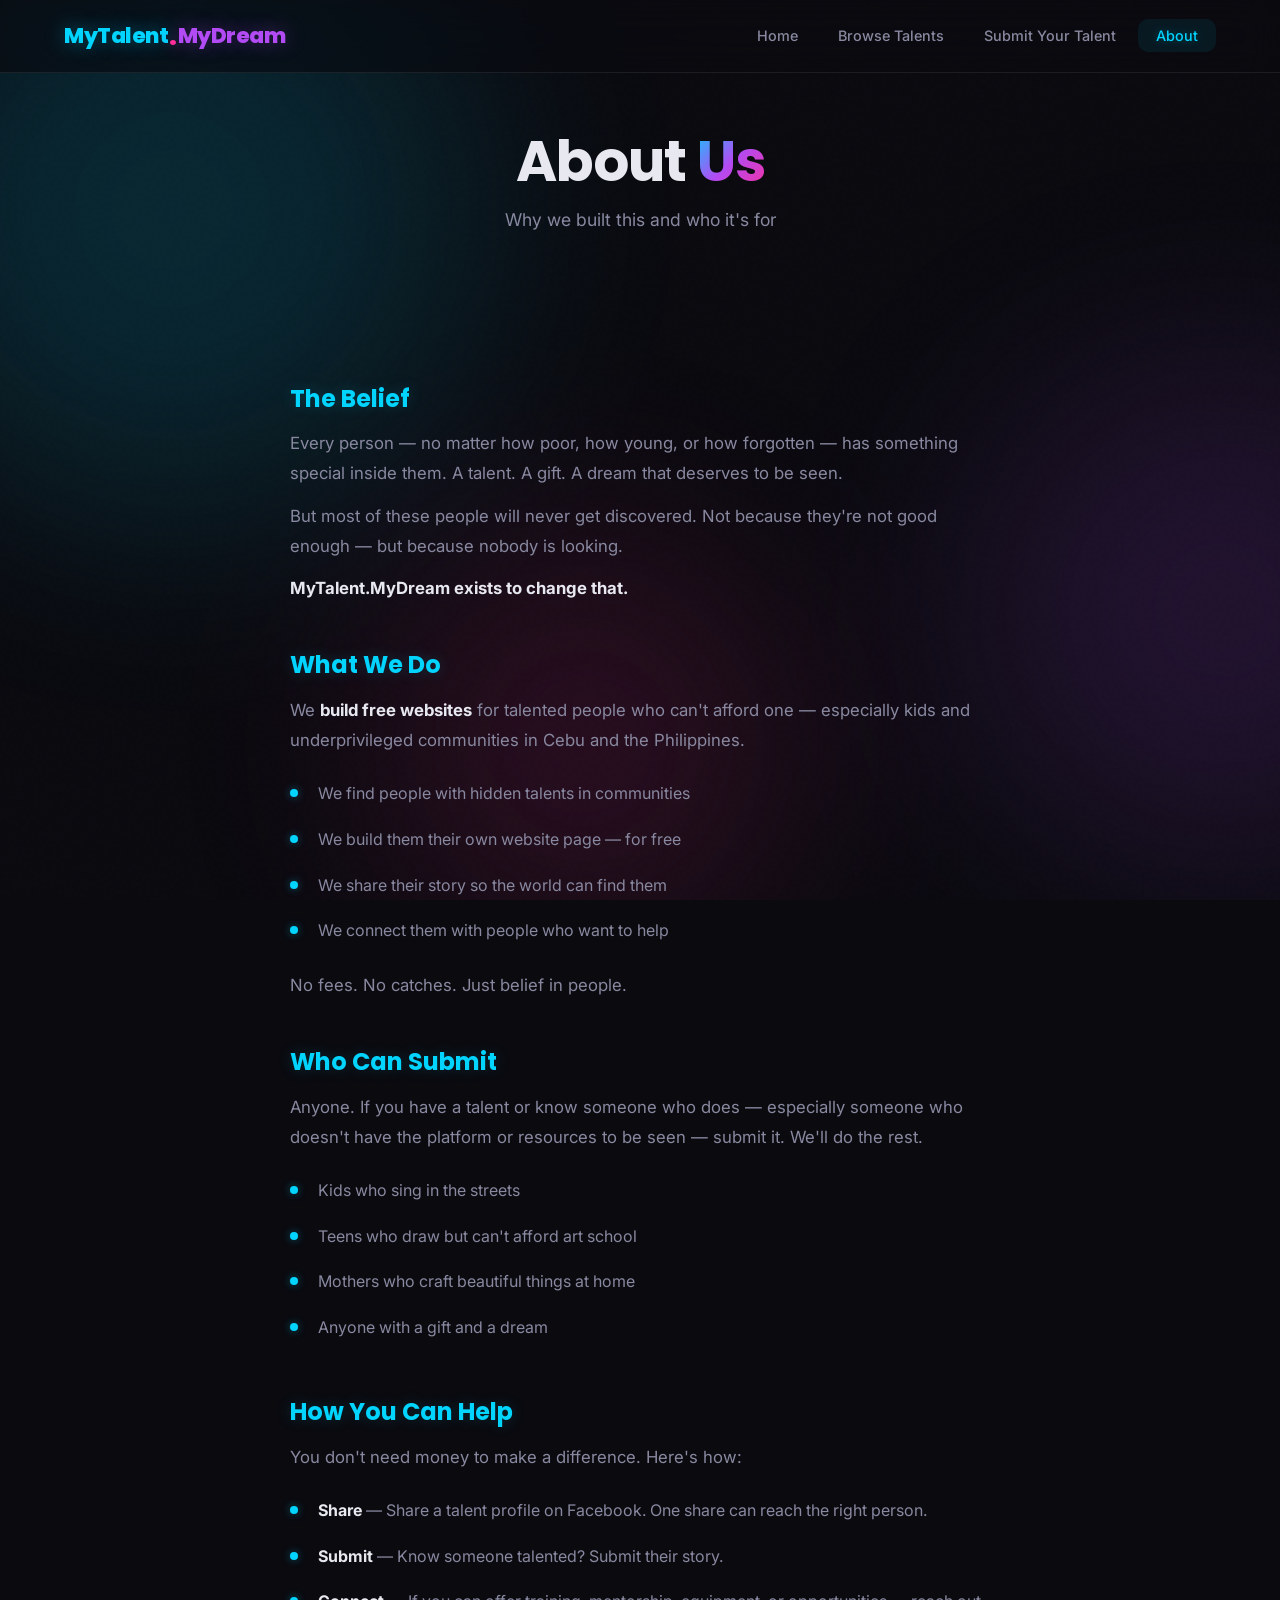
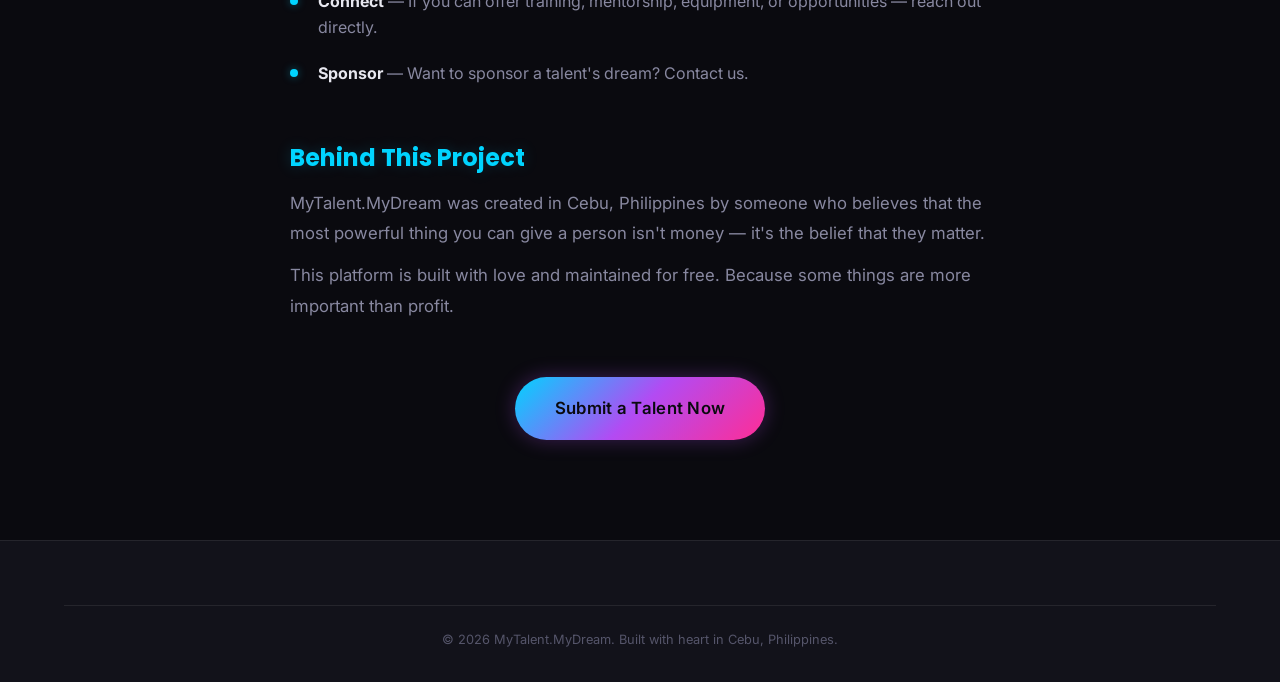
==== about.html @ bda3a16b "Redesign: dark neon glassmorphism theme - Dark background with animated floating gradient blobs - Ne" ====
<!DOCTYPE html>
<html lang="en">
<head>
    <meta charset="UTF-8">
    <meta name="viewport" content="width=device-width, initial-scale=1.0">
    <title>About — MyTalent.MyDream</title>
    <meta name="description" content="MyTalent.MyDream is a free platform helping underprivileged people showcase their talents and achieve their dreams. Based in Cebu, Philippines.">
    <meta name="theme-color" content="#0A0A0F">
    <link rel="stylesheet" href="css/style.css">
    <link rel="icon" href="images/favicon.svg" type="image/svg+xml">
    <link rel="preconnect" href="https://fonts.googleapis.com">
    <link rel="preconnect" href="https://fonts.gstatic.com" crossorigin>
    <link rel="stylesheet" href="https://fonts.googleapis.com/css2?family=Inter:wght@400;500;600;700;800&family=Poppins:wght@600;700;800&display=swap">
</head>
<body>
    <div class="blob-bg"><div class="blob blob-1"></div><div class="blob blob-2"></div><div class="blob blob-3"></div></div>
    <!-- Navigation -->
    <nav class="navbar" id="navbar">
        <div class="container nav-container">
            <a href="index.html" class="logo">
                <span class="logo-talent">MyTalent</span><span class="logo-dot">.</span><span class="logo-dream">MyDream</span>
            </a>
            <button class="mobile-toggle" id="mobileToggle" aria-label="Toggle menu">
                <span></span><span></span><span></span>
            </button>
            <ul class="nav-links" id="navLinks">
                <li><a href="index.html">Home</a></li>
                <li><a href="browse.html">Browse Talents</a></li>
                <li><a href="submit.html">Submit Your Talent</a></li>
                <li><a href="about.html" class="active">About</a></li>
            </ul>
        </div>
    </nav>

    <!-- Page Header -->
    <section class="page-header">
        <div class="container">
            <h1>About <span class="gradient-text">Us</span></h1>
            <p>Why we built this and who it's for</p>
        </div>
    </section>

    <!-- About Content -->
    <section class="section">
        <div class="container">
            <div class="about-content">
                <div class="about-block">
                    <h2>The Belief</h2>
                    <p>Every person — no matter how poor, how young, or how forgotten — has something special inside them. A talent. A gift. A dream that deserves to be seen.</p>
                    <p>But most of these people will never get discovered. Not because they're not good enough — but because nobody is looking.</p>
                    <p><strong>MyTalent.MyDream exists to change that.</strong></p>
                </div>

                <div class="about-block">
                    <h2>What We Do</h2>
                    <p>We <strong>build free websites</strong> for talented people who can't afford one — especially kids and underprivileged communities in Cebu and the Philippines.</p>
                    <ul class="about-list">
                        <li>We find people with hidden talents in communities</li>
                        <li>We build them their own website page — for free</li>
                        <li>We share their story so the world can find them</li>
                        <li>We connect them with people who want to help</li>
                    </ul>
                    <p>No fees. No catches. Just belief in people.</p>
                </div>

                <div class="about-block">
                    <h2>Who Can Submit</h2>
                    <p>Anyone. If you have a talent or know someone who does — especially someone who doesn't have the platform or resources to be seen — submit it. We'll do the rest.</p>
                    <ul class="about-list">
                        <li>Kids who sing in the streets</li>
                        <li>Teens who draw but can't afford art school</li>
                        <li>Mothers who craft beautiful things at home</li>
                        <li>Anyone with a gift and a dream</li>
                    </ul>
                </div>

                <div class="about-block">
                    <h2>How You Can Help</h2>
                    <p>You don't need money to make a difference. Here's how:</p>
                    <ul class="about-list">
                        <li><strong>Share</strong> — Share a talent profile on Facebook. One share can reach the right person.</li>
                        <li><strong>Submit</strong> — Know someone talented? Submit their story.</li>
                        <li><strong>Connect</strong> — If you can offer training, mentorship, equipment, or opportunities — reach out directly.</li>
                        <li><strong>Sponsor</strong> — Want to sponsor a talent's dream? Contact us.</li>
                    </ul>
                </div>

                <div class="about-block">
                    <h2>Behind This Project</h2>
                    <p>MyTalent.MyDream was created in Cebu, Philippines by someone who believes that the most powerful thing you can give a person isn't money — it's the belief that they matter.</p>
                    <p>This platform is built with love and maintained for free. Because some things are more important than profit.</p>
                </div>

                <div class="about-cta">
                    <a href="submit.html" class="btn btn-primary btn-large">Submit a Talent Now</a>
                </div>
            </div>
        </div>
    </section>

    <!-- Footer -->
    <footer class="footer">
        <div class="container">
            <div class="footer-bottom">
                <p>&copy; 2026 MyTalent.MyDream. Built with heart in Cebu, Philippines.</p>
            </div>
        </div>
    </footer>

    <script src="js/app.js"></script>
</body>
</html>
---- css/style.css ----
/* ============================================
   MyTalent.MyDream — UNIQUE DESIGN
   Dark theme + Neon glow + Glassmorphism
   "Every talent is a star in the dark"
   ============================================ */

/* --- Reset & Base --- */
*, *::before, *::after {
    margin: 0;
    padding: 0;
    box-sizing: border-box;
}

:root {
    --neon-blue: #00D4FF;
    --neon-purple: #B24BF3;
    --neon-pink: #FF2D95;
    --neon-gold: #FFD700;
    --dark-1: #0A0A0F;
    --dark-2: #12121A;
    --dark-3: #1A1A2E;
    --dark-4: #242438;
    --glass: rgba(255, 255, 255, 0.04);
    --glass-border: rgba(255, 255, 255, 0.08);
    --glass-hover: rgba(255, 255, 255, 0.08);
    --text: #E8E8F0;
    --text-dim: #8888A0;
    --text-muted: #55556A;
    --glow-blue: 0 0 20px rgba(0, 212, 255, 0.3);
    --glow-purple: 0 0 20px rgba(178, 75, 243, 0.3);
    --glow-pink: 0 0 20px rgba(255, 45, 149, 0.3);
    --gradient: linear-gradient(135deg, var(--neon-blue), var(--neon-purple), var(--neon-pink));
    --radius: 16px;
    --radius-lg: 24px;
    --transition: 0.4s cubic-bezier(0.16, 1, 0.3, 1);
}

html {
    scroll-behavior: smooth;
}

body {
    font-family: 'Inter', -apple-system, BlinkMacSystemFont, sans-serif;
    color: var(--text);
    background: var(--dark-1);
    line-height: 1.6;
    -webkit-font-smoothing: antialiased;
    overflow-x: hidden;
}

.container {
    max-width: 1200px;
    margin: 0 auto;
    padding: 0 24px;
}

a {
    text-decoration: none;
    color: inherit;
}

img { max-width: 100%; display: block; }

/* --- Typography --- */
h1, h2, h3, h4 {
    font-family: 'Poppins', sans-serif;
    font-weight: 700;
    line-height: 1.15;
}

.gradient-text {
    background: var(--gradient);
    -webkit-background-clip: text;
    -webkit-text-fill-color: transparent;
    background-clip: text;
}

/* --- Animated Background Blobs --- */
.blob-bg {
    position: fixed;
    inset: 0;
    z-index: 0;
    overflow: hidden;
    pointer-events: none;
}

.blob {
    position: absolute;
    border-radius: 50%;
    filter: blur(120px);
    opacity: 0.15;
    animation: blobFloat 20s ease-in-out infinite;
}

.blob-1 {
    width: 600px; height: 600px;
    background: var(--neon-blue);
    top: -10%; left: -10%;
    animation-delay: 0s;
}

.blob-2 {
    width: 500px; height: 500px;
    background: var(--neon-purple);
    top: 40%; right: -15%;
    animation-delay: -7s;
}

.blob-3 {
    width: 400px; height: 400px;
    background: var(--neon-pink);
    bottom: -5%; left: 30%;
    animation-delay: -14s;
}

@keyframes blobFloat {
    0%, 100% { transform: translate(0, 0) scale(1); }
    25% { transform: translate(30px, -50px) scale(1.05); }
    50% { transform: translate(-20px, 30px) scale(0.95); }
    75% { transform: translate(40px, 20px) scale(1.02); }
}

/* --- Grain overlay --- */
body::after {
    content: '';
    position: fixed;
    inset: 0;
    z-index: 1;
    pointer-events: none;
    background-image: url("data:image/svg+xml,%3Csvg viewBox='0 0 256 256' xmlns='http://www.w3.org/2000/svg'%3E%3Cfilter id='n'%3E%3CfeTurbulence type='fractalNoise' baseFrequency='0.9' numOctaves='4' stitchTiles='stitch'/%3E%3C/filter%3E%3Crect width='100%25' height='100%25' filter='url(%23n)' opacity='0.03'/%3E%3C/svg%3E");
    opacity: 0.4;
}

/* --- Buttons --- */
.btn {
    display: inline-flex;
    align-items: center;
    justify-content: center;
    padding: 14px 32px;
    border-radius: 50px;
    font-weight: 600;
    font-size: 0.95rem;
    cursor: pointer;
    transition: var(--transition);
    border: none;
    gap: 8px;
    position: relative;
    z-index: 2;
    letter-spacing: 0.3px;
}

.btn-primary {
    background: var(--gradient);
    color: var(--dark-1);
    box-shadow: var(--glow-purple);
}

.btn-primary:hover {
    transform: translateY(-3px) scale(1.02);
    box-shadow: 0 0 40px rgba(178, 75, 243, 0.5), 0 0 80px rgba(0, 212, 255, 0.2);
}

.btn-secondary {
    background: transparent;
    color: var(--neon-blue);
    border: 1.5px solid var(--neon-blue);
}

.btn-secondary:hover {
    background: rgba(0, 212, 255, 0.1);
    transform: translateY(-3px);
    box-shadow: var(--glow-blue);
}

.btn-ghost {
    background: rgba(255,255,255,0.06);
    color: var(--text);
    border: 1.5px solid var(--glass-border);
    backdrop-filter: blur(10px);
}

.btn-ghost:hover {
    background: rgba(255,255,255,0.12);
    transform: translateY(-3px);
}

.btn-large {
    padding: 18px 40px;
    font-size: 1.05rem;
}

/* --- Navigation --- */
.navbar {
    position: fixed;
    top: 0;
    left: 0;
    right: 0;
    z-index: 1000;
    background: rgba(10, 10, 15, 0.7);
    backdrop-filter: blur(20px) saturate(180%);
    border-bottom: 1px solid var(--glass-border);
    transition: var(--transition);
}

.navbar.scrolled {
    background: rgba(10, 10, 15, 0.9);
}

.nav-container {
    display: flex;
    align-items: center;
    justify-content: space-between;
    height: 72px;
}

.logo {
    font-family: 'Poppins', sans-serif;
    font-size: 1.35rem;
    font-weight: 800;
    display: flex;
    align-items: center;
    letter-spacing: -0.5px;
}

.logo-talent {
    color: var(--neon-blue);
    text-shadow: 0 0 20px rgba(0, 212, 255, 0.4);
}

.logo-dot {
    color: var(--neon-pink);
    font-size: 1.6rem;
    margin: 0 1px;
    text-shadow: 0 0 15px rgba(255, 45, 149, 0.5);
}

.logo-dream {
    color: var(--neon-purple);
    text-shadow: 0 0 20px rgba(178, 75, 243, 0.4);
}

.nav-links {
    display: flex;
    list-style: none;
    gap: 4px;
}

.nav-links a {
    padding: 8px 18px;
    border-radius: 10px;
    font-weight: 500;
    font-size: 0.9rem;
    color: var(--text-dim);
    transition: var(--transition);
    position: relative;
}

.nav-links a:hover {
    color: var(--text);
    background: var(--glass);
}

.nav-links a.active {
    color: var(--neon-blue);
    background: rgba(0, 212, 255, 0.08);
    text-shadow: 0 0 10px rgba(0, 212, 255, 0.3);
}

.mobile-toggle {
    display: none;
    flex-direction: column;
    gap: 5px;
    background: none;
    border: none;
    cursor: pointer;
    padding: 8px;
}

.mobile-toggle span {
    width: 22px;
    height: 2px;
    background: var(--text);
    border-radius: 2px;
    transition: var(--transition);
}

/* --- Hero --- */
.hero {
    position: relative;
    min-height: 100vh;
    display: flex;
    align-items: center;
    overflow: hidden;
    padding-top: 72px;
    z-index: 2;
}

.hero-content {
    position: relative;
    text-align: center;
    padding: 80px 0;
}

.hero-tag {
    display: inline-flex;
    align-items: center;
    gap: 8px;
    padding: 8px 20px;
    border-radius: 50px;
    background: var(--glass);
    border: 1px solid var(--glass-border);
    font-size: 0.85rem;
    color: var(--text-dim);
    margin-bottom: 28px;
    backdrop-filter: blur(10px);
}

.hero-tag-dot {
    width: 6px;
    height: 6px;
    border-radius: 50%;
    background: var(--neon-blue);
    box-shadow: 0 0 8px var(--neon-blue);
    animation: pulse 2s ease-in-out infinite;
}

@keyframes pulse {
    0%, 100% { opacity: 1; }
    50% { opacity: 0.4; }
}

.hero-title {
    font-size: clamp(3rem, 7vw, 5.5rem);
    margin-bottom: 24px;
    color: var(--text);
    letter-spacing: -2px;
    line-height: 1.05;
}

.hero-title .gradient-text {
    display: block;
    font-size: clamp(3.2rem, 8vw, 6rem);
}

.hero-subtitle {
    font-size: clamp(1.05rem, 2vw, 1.25rem);
    color: var(--text-dim);
    max-width: 580px;
    margin: 0 auto 44px;
    line-height: 1.8;
}

.hero-buttons {
    display: flex;
    gap: 16px;
    justify-content: center;
    flex-wrap: wrap;
}

.hero-stats {
    display: flex;
    gap: 1px;
    justify-content: center;
    margin-top: 72px;
    background: var(--glass-border);
    border-radius: var(--radius);
    overflow: hidden;
    max-width: 500px;
    margin-left: auto;
    margin-right: auto;
}

.stat {
    text-align: center;
    padding: 28px 36px;
    flex: 1;
    background: var(--dark-2);
}

.stat-number {
    display: block;
    font-family: 'Poppins', sans-serif;
    font-size: 2.2rem;
    font-weight: 800;
    color: var(--neon-blue);
    text-shadow: 0 0 20px rgba(0, 212, 255, 0.3);
}

.stat-label {
    font-size: 0.8rem;
    color: var(--text-muted);
    font-weight: 500;
    text-transform: uppercase;
    letter-spacing: 1px;
    margin-top: 4px;
}

/* --- Sections --- */
.section {
    padding: 100px 0;
    position: relative;
    z-index: 2;
}

.section-title {
    font-size: clamp(2rem, 4vw, 3rem);
    text-align: center;
    margin-bottom: 12px;
    letter-spacing: -1px;
}

.section-subtitle {
    text-align: center;
    color: var(--text-dim);
    font-size: 1.05rem;
    margin-bottom: 56px;
}

.section-cta {
    text-align: center;
    margin-top: 56px;
}

/* --- Page Header --- */
.page-header {
    padding: 130px 0 50px;
    text-align: center;
    position: relative;
    z-index: 2;
}

.page-header h1 {
    font-size: clamp(2.2rem, 5vw, 3.5rem);
    margin-bottom: 12px;
    letter-spacing: -1px;
}

.page-header p {
    color: var(--text-dim);
    font-size: 1.1rem;
}

/* --- Glass Cards (How It Works) --- */
.how-it-works {
    background: transparent;
}

.steps-grid {
    display: grid;
    grid-template-columns: repeat(3, 1fr);
    gap: 24px;
}

.step-card {
    position: relative;
    text-align: center;
    padding: 44px 28px;
    border-radius: var(--radius-lg);
    background: var(--glass);
    border: 1px solid var(--glass-border);
    backdrop-filter: blur(20px);
    transition: var(--transition);
    overflow: hidden;
}

.step-card::before {
    content: '';
    position: absolute;
    top: 0;
    left: 0;
    right: 0;
    height: 2px;
    background: var(--gradient);
    opacity: 0;
    transition: var(--transition);
}

.step-card:hover {
    transform: translateY(-6px);
    background: var(--glass-hover);
    border-color: rgba(178, 75, 243, 0.2);
    box-shadow: 0 20px 60px rgba(0, 0, 0, 0.3), var(--glow-purple);
}

.step-card:hover::before {
    opacity: 1;
}

.step-icon {
    width: 60px;
    height: 60px;
    margin: 0 auto 20px;
    border-radius: 16px;
    display: flex;
    align-items: center;
    justify-content: center;
    background: rgba(0, 212, 255, 0.1);
    border: 1px solid rgba(0, 212, 255, 0.15);
    color: var(--neon-blue);
}

.step-icon svg {
    width: 28px;
    height: 28px;
}

.step-number {
    position: absolute;
    top: 12px;
    right: 16px;
    font-family: 'Poppins', sans-serif;
    font-size: 4rem;
    font-weight: 800;
    opacity: 0.04;
    color: var(--neon-blue);
}

.step-card h3 {
    font-size: 1.15rem;
    margin-bottom: 10px;
    color: var(--text);
}

.step-card p {
    color: var(--text-dim);
    font-size: 0.9rem;
    line-height: 1.7;
}

/* --- Talent Cards --- */
.talents-grid {
    display: grid;
    grid-template-columns: repeat(auto-fill, minmax(320px, 1fr));
    gap: 24px;
}

.talent-card {
    background: var(--glass);
    border-radius: var(--radius-lg);
    overflow: hidden;
    border: 1px solid var(--glass-border);
    backdrop-filter: blur(20px);
    transition: var(--transition);
    cursor: pointer;
    position: relative;
}

.talent-card::after {
    content: '';
    position: absolute;
    inset: 0;
    border-radius: var(--radius-lg);
    padding: 1px;
    background: var(--gradient);
    mask: linear-gradient(#fff 0 0) content-box, linear-gradient(#fff 0 0);
    -webkit-mask: linear-gradient(#fff 0 0) content-box, linear-gradient(#fff 0 0);
    mask-composite: exclude;
    -webkit-mask-composite: xor;
    opacity: 0;
    transition: var(--transition);
    pointer-events: none;
}

.talent-card:hover {
    transform: translateY(-6px) scale(1.01);
    box-shadow: 0 25px 60px rgba(0, 0, 0, 0.4);
}

.talent-card:hover::after {
    opacity: 1;
}

.talent-card-image {
    width: 100%;
    height: 240px;
    object-fit: cover;
}

.talent-card-placeholder {
    width: 100%;
    height: 240px;
    background: linear-gradient(135deg, var(--dark-3), var(--dark-4));
    display: flex;
    align-items: center;
    justify-content: center;
    font-family: 'Poppins', sans-serif;
    font-size: 3.5rem;
    font-weight: 800;
    position: relative;
    overflow: hidden;
}

.talent-card-placeholder::before {
    content: '';
    position: absolute;
    width: 200%;
    height: 200%;
    background: conic-gradient(from 0deg, var(--neon-blue), var(--neon-purple), var(--neon-pink), var(--neon-blue));
    opacity: 0.08;
    animation: rotateBg 8s linear infinite;
}

@keyframes rotateBg {
    100% { transform: rotate(360deg); }
}

.talent-card-placeholder span,
.talent-card-placeholder {
    color: var(--text-dim);
}

.talent-card-body {
    padding: 22px;
}

.talent-card-category {
    display: inline-block;
    padding: 4px 14px;
    border-radius: 50px;
    font-size: 0.75rem;
    font-weight: 600;
    background: rgba(0, 212, 255, 0.08);
    color: var(--neon-blue);
    border: 1px solid rgba(0, 212, 255, 0.12);
    margin-bottom: 10px;
    text-transform: uppercase;
    letter-spacing: 0.5px;
}

.talent-card-name {
    font-size: 1.25rem;
    margin-bottom: 4px;
    color: var(--text);
}

.talent-card-location {
    font-size: 0.85rem;
    color: var(--text-muted);
    margin-bottom: 10px;
    display: flex;
    align-items: center;
    gap: 4px;
}

.talent-card-dream {
    font-size: 0.9rem;
    color: var(--text-dim);
    line-height: 1.6;
    display: -webkit-box;
    -webkit-line-clamp: 2;
    -webkit-box-orient: vertical;
    overflow: hidden;
    font-style: italic;
}

.talent-card-footer {
    padding: 14px 22px;
    border-top: 1px solid var(--glass-border);
    display: flex;
    align-items: center;
    justify-content: space-between;
}

.talent-card-age {
    font-size: 0.8rem;
    color: var(--text-muted);
}

.talent-card-link {
    font-size: 0.8rem;
    font-weight: 600;
    color: var(--neon-purple);
    display: flex;
    align-items: center;
    gap: 4px;
    text-shadow: 0 0 10px rgba(178, 75, 243, 0.3);
}

/* --- Categories --- */
.categories-grid {
    display: grid;
    grid-template-columns: repeat(auto-fill, minmax(160px, 1fr));
    gap: 16px;
}

.category-card {
    display: flex;
    flex-direction: column;
    align-items: center;
    gap: 10px;
    padding: 28px 16px;
    border-radius: var(--radius);
    background: var(--glass);
    border: 1px solid var(--glass-border);
    backdrop-filter: blur(10px);
    transition: var(--transition);
    cursor: pointer;
    text-align: center;
    position: relative;
    overflow: hidden;
}

.category-card:hover {
    transform: translateY(-4px);
    border-color: rgba(0, 212, 255, 0.2);
    box-shadow: var(--glow-blue);
}

.category-icon {
    font-size: 2.2rem;
    filter: grayscale(0.3);
}

.category-card:hover .category-icon {
    filter: grayscale(0);
    transform: scale(1.1);
    transition: var(--transition);
}

.category-name {
    font-weight: 600;
    font-size: 0.9rem;
    color: var(--text);
}

.category-count {
    font-size: 0.75rem;
    color: var(--text-muted);
}

/* --- CTA Section --- */
.cta-section {
    position: relative;
    text-align: center;
    overflow: hidden;
}

.cta-bg {
    position: absolute;
    inset: 0;
    background: var(--dark-2);
    border-top: 1px solid var(--glass-border);
    border-bottom: 1px solid var(--glass-border);
}

.cta-bg::before {
    content: '';
    position: absolute;
    top: 50%;
    left: 50%;
    transform: translate(-50%, -50%);
    width: 600px;
    height: 600px;
    border-radius: 50%;
    background: var(--neon-purple);
    opacity: 0.06;
    filter: blur(100px);
}

.cta-content {
    position: relative;
}

.cta-content h2 {
    font-size: clamp(1.8rem, 4vw, 2.8rem);
    margin-bottom: 16px;
    letter-spacing: -1px;
}

.cta-content p {
    font-size: 1.05rem;
    color: var(--text-dim);
    max-width: 550px;
    margin: 0 auto 36px;
    line-height: 1.7;
}

/* --- Browse Controls --- */
.browse-controls {
    margin-bottom: 36px;
}

.search-box {
    position: relative;
    margin-bottom: 20px;
}

.search-box svg {
    position: absolute;
    left: 18px;
    top: 50%;
    transform: translateY(-50%);
    width: 20px;
    height: 20px;
    color: var(--text-muted);
}

.search-box input {
    width: 100%;
    padding: 16px 20px 16px 52px;
    border: 1.5px solid var(--glass-border);
    border-radius: var(--radius);
    font-size: 1rem;
    font-family: inherit;
    transition: var(--transition);
    background: var(--glass);
    color: var(--text);
    backdrop-filter: blur(10px);
}

.search-box input::placeholder {
    color: var(--text-muted);
}

.search-box input:focus {
    outline: none;
    border-color: var(--neon-blue);
    box-shadow: var(--glow-blue);
    background: var(--dark-3);
}

.filter-tabs {
    display: flex;
    gap: 8px;
    flex-wrap: wrap;
}

.filter-tab {
    padding: 8px 20px;
    border-radius: 50px;
    font-size: 0.85rem;
    font-weight: 500;
    border: 1px solid var(--glass-border);
    background: var(--glass);
    color: var(--text-dim);
    cursor: pointer;
    transition: var(--transition);
    font-family: inherit;
    backdrop-filter: blur(10px);
}

.filter-tab:hover {
    border-color: rgba(0, 212, 255, 0.3);
    color: var(--neon-blue);
}

.filter-tab.active {
    background: var(--gradient);
    color: var(--dark-1);
    border-color: transparent;
    font-weight: 600;
    box-shadow: var(--glow-purple);
}

.results-info {
    margin-bottom: 24px;
    color: var(--text-muted);
    font-size: 0.9rem;
    text-transform: uppercase;
    letter-spacing: 1px;
}

.no-results {
    text-align: center;
    padding: 80px 20px;
    color: var(--text-muted);
}

.no-results svg {
    margin: 0 auto 16px;
    opacity: 0.2;
    color: var(--text-muted);
}

.no-results h3 {
    color: var(--text-dim);
    margin-bottom: 8px;
}

/* --- Profile Page --- */
.profile-section {
    padding-top: 110px;
}

.profile-card {
    max-width: 800px;
    margin: 0 auto;
    background: var(--glass);
    border-radius: var(--radius-lg);
    overflow: hidden;
    border: 1px solid var(--glass-border);
    backdrop-filter: blur(30px);
    box-shadow: 0 30px 80px rgba(0, 0, 0, 0.4);
}

.profile-header {
    position: relative;
    padding: 48px 40px;
    text-align: center;
    background: linear-gradient(135deg, rgba(0,212,255,0.08), rgba(178,75,243,0.08), rgba(255,45,149,0.08));
    border-bottom: 1px solid var(--glass-border);
    overflow: hidden;
}

.profile-header::before {
    content: '';
    position: absolute;
    top: -100px;
    left: 50%;
    transform: translateX(-50%);
    width: 400px;
    height: 400px;
    border-radius: 50%;
    background: var(--neon-purple);
    opacity: 0.06;
    filter: blur(80px);
}

.profile-avatar {
    width: 120px;
    height: 120px;
    border-radius: 50%;
    border: 3px solid rgba(0, 212, 255, 0.3);
    margin: 0 auto 20px;
    object-fit: cover;
    box-shadow: 0 0 30px rgba(0, 212, 255, 0.15);
}

.profile-avatar-placeholder {
    width: 120px;
    height: 120px;
    border-radius: 50%;
    border: 3px solid rgba(0, 212, 255, 0.2);
    margin: 0 auto 20px;
    background: var(--dark-3);
    display: flex;
    align-items: center;
    justify-content: center;
    font-family: 'Poppins', sans-serif;
    font-size: 2.5rem;
    font-weight: 800;
    color: var(--text-dim);
    box-shadow: 0 0 30px rgba(0, 212, 255, 0.1);
}

.profile-name {
    font-size: 2rem;
    margin-bottom: 8px;
    letter-spacing: -0.5px;
}

.profile-meta {
    display: flex;
    gap: 20px;
    justify-content: center;
    color: var(--text-dim);
    font-size: 0.9rem;
    flex-wrap: wrap;
}

.profile-category-badge {
    display: inline-block;
    padding: 6px 18px;
    background: rgba(0, 212, 255, 0.1);
    border: 1px solid rgba(0, 212, 255, 0.15);
    border-radius: 50px;
    font-weight: 600;
    font-size: 0.85rem;
    margin-top: 16px;
    color: var(--neon-blue);
}

.profile-body {
    padding: 40px;
}

.profile-section-title {
    font-size: 0.8rem;
    color: var(--neon-blue);
    margin-bottom: 10px;
    text-transform: uppercase;
    letter-spacing: 2px;
    font-weight: 700;
    text-shadow: 0 0 10px rgba(0, 212, 255, 0.3);
}

.profile-text {
    color: var(--text);
    font-size: 1rem;
    line-height: 1.8;
    margin-bottom: 36px;
}

.profile-dream-box {
    background: rgba(178, 75, 243, 0.06);
    border-radius: var(--radius);
    padding: 28px;
    margin-bottom: 36px;
    border-left: 3px solid var(--neon-purple);
    border: 1px solid rgba(178, 75, 243, 0.12);
    border-left: 3px solid var(--neon-purple);
}

.profile-dream-box .profile-section-title {
    color: var(--neon-purple);
    text-shadow: 0 0 10px rgba(178, 75, 243, 0.3);
}

.profile-help-box {
    background: rgba(255, 215, 0, 0.04);
    border-radius: var(--radius);
    padding: 28px;
    margin-bottom: 36px;
    border: 1px solid rgba(255, 215, 0, 0.1);
    border-left: 3px solid var(--neon-gold);
}

.profile-help-box .profile-section-title {
    color: var(--neon-gold);
    text-shadow: 0 0 10px rgba(255, 215, 0, 0.3);
}

.profile-video {
    margin-bottom: 36px;
}

.profile-video iframe {
    width: 100%;
    aspect-ratio: 16/9;
    border-radius: var(--radius);
    border: 1px solid var(--glass-border);
}

.profile-actions {
    display: flex;
    gap: 12px;
    flex-wrap: wrap;
    padding: 24px 40px;
    border-top: 1px solid var(--glass-border);
    background: rgba(0, 0, 0, 0.2);
}

.profile-not-found {
    text-align: center;
    padding: 80px 20px;
}

.profile-not-found h2 {
    margin-bottom: 12px;
}

.profile-not-found p {
    color: var(--text-dim);
    margin-bottom: 24px;
}

/* --- Form --- */
.form-wrapper {
    max-width: 700px;
    margin: 0 auto;
}

.talent-form {
    background: var(--glass);
    border-radius: var(--radius-lg);
    padding: 44px;
    border: 1px solid var(--glass-border);
    backdrop-filter: blur(20px);
}

.form-section {
    margin-bottom: 36px;
}

.form-section h3 {
    font-size: 1.1rem;
    margin-bottom: 20px;
    padding-bottom: 12px;
    border-bottom: 1px solid var(--glass-border);
    color: var(--neon-blue);
    text-shadow: 0 0 10px rgba(0, 212, 255, 0.2);
    letter-spacing: 0.5px;
}

.form-grid {
    display: grid;
    grid-template-columns: 1fr 1fr;
    gap: 16px;
}

.form-group {
    display: flex;
    flex-direction: column;
    gap: 6px;
}

.form-group.full-width {
    grid-column: 1 / -1;
}

.form-group label {
    font-weight: 600;
    font-size: 0.85rem;
    color: var(--text-dim);
    text-transform: uppercase;
    letter-spacing: 0.5px;
}

.required {
    color: var(--neon-pink);
}

.form-group input,
.form-group select,
.form-group textarea {
    padding: 13px 16px;
    border: 1.5px solid var(--glass-border);
    border-radius: 10px;
    font-size: 1rem;
    font-family: inherit;
    transition: var(--transition);
    background: var(--dark-2);
    color: var(--text);
}

.form-group input::placeholder,
.form-group textarea::placeholder {
    color: var(--text-muted);
}

.form-group select {
    color: var(--text-dim);
}

.form-group input:focus,
.form-group select:focus,
.form-group textarea:focus {
    outline: none;
    border-color: var(--neon-blue);
    box-shadow: var(--glow-blue);
    background: var(--dark-3);
}

.form-group textarea {
    resize: vertical;
}

.form-hint {
    font-size: 0.75rem;
    color: var(--text-muted);
}

.form-agreement {
    margin-bottom: 28px;
}

.checkbox-label {
    display: flex;
    gap: 12px;
    align-items: flex-start;
    font-size: 0.85rem;
    color: var(--text-dim);
    cursor: pointer;
}

.checkbox-label input[type="checkbox"] {
    margin-top: 3px;
    accent-color: var(--neon-blue);
}

.form-success {
    text-align: center;
    padding: 60px 20px;
    background: var(--glass);
    border-radius: var(--radius-lg);
    border: 1px solid var(--glass-border);
}

.success-icon {
    color: #00FF88;
    margin-bottom: 20px;
    filter: drop-shadow(0 0 15px rgba(0, 255, 136, 0.3));
}

.form-success h2 {
    margin-bottom: 12px;
}

.form-success p {
    color: var(--text-dim);
    margin-bottom: 24px;
    max-width: 450px;
    margin-left: auto;
    margin-right: auto;
}

/* --- About --- */
.about-content {
    max-width: 700px;
    margin: 0 auto;
}

.about-block {
    margin-bottom: 48px;
}

.about-block h2 {
    font-size: 1.5rem;
    margin-bottom: 16px;
    color: var(--neon-blue);
    text-shadow: 0 0 15px rgba(0, 212, 255, 0.2);
}

.about-block p {
    color: var(--text-dim);
    font-size: 1.05rem;
    line-height: 1.8;
    margin-bottom: 12px;
}

.about-block p strong {
    color: var(--text);
}

.about-list {
    list-style: none;
    margin: 16px 0;
}

.about-list li {
    padding: 10px 0 10px 28px;
    position: relative;
    font-size: 1rem;
    line-height: 1.6;
    color: var(--text-dim);
}

.about-list li strong {
    color: var(--text);
}

.about-list li::before {
    content: '';
    position: absolute;
    left: 0;
    top: 18px;
    width: 8px;
    height: 8px;
    border-radius: 50%;
    background: var(--neon-blue);
    box-shadow: 0 0 8px rgba(0, 212, 255, 0.4);
}

.about-cta {
    text-align: center;
    margin-top: 56px;
}

/* --- Footer --- */
.footer {
    background: var(--dark-2);
    color: var(--text-dim);
    padding: 64px 0 32px;
    position: relative;
    z-index: 2;
    border-top: 1px solid var(--glass-border);
}

.footer-grid {
    display: grid;
    grid-template-columns: 2fr 1fr 1fr 1fr;
    gap: 40px;
    margin-bottom: 40px;
}

.footer-brand p {
    margin-top: 12px;
    font-size: 0.9rem;
    color: var(--text-muted);
}

.footer-links h4 {
    color: var(--text);
    font-size: 0.9rem;
    margin-bottom: 16px;
    text-transform: uppercase;
    letter-spacing: 1px;
}

.footer-links ul {
    list-style: none;
}

.footer-links li {
    margin-bottom: 10px;
}

.footer-links a {
    font-size: 0.85rem;
    color: var(--text-muted);
    transition: var(--transition);
}

.footer-links a:hover {
    color: var(--neon-blue);
}

.footer-bottom {
    border-top: 1px solid var(--glass-border);
    padding-top: 24px;
    text-align: center;
    font-size: 0.8rem;
    color: var(--text-muted);
}

/* --- Responsive --- */
@media (max-width: 768px) {
    .mobile-toggle {
        display: flex;
    }

    .nav-links {
        position: fixed;
        top: 72px;
        left: 0;
        right: 0;
        background: rgba(10, 10, 15, 0.95);
        backdrop-filter: blur(20px);
        flex-direction: column;
        padding: 16px 20px;
        gap: 4px;
        border-bottom: 1px solid var(--glass-border);
        transform: translateY(-120%);
        transition: var(--transition);
    }

    .nav-links.open {
        transform: translateY(0);
    }

    .steps-grid {
        grid-template-columns: 1fr;
    }

    .talents-grid {
        grid-template-columns: 1fr;
    }

    .categories-grid {
        grid-template-columns: repeat(2, 1fr);
    }

    .hero-stats {
        flex-direction: column;
        gap: 1px;
    }

    .form-grid {
        grid-template-columns: 1fr;
    }

    .talent-form {
        padding: 24px;
    }

    .footer-grid {
        grid-template-columns: 1fr 1fr;
        gap: 24px;
    }

    .profile-body,
    .profile-actions {
        padding: 24px;
    }

    .profile-header {
        padding: 32px 20px;
    }

    .blob-1 { width: 300px; height: 300px; }
    .blob-2 { width: 250px; height: 250px; }
    .blob-3 { width: 200px; height: 200px; }
}

@media (max-width: 480px) {
    .footer-grid {
        grid-template-columns: 1fr;
    }
}

/* --- Selection color --- */
::selection {
    background: rgba(0, 212, 255, 0.3);
    color: var(--text);
}

/* --- Scrollbar --- */
::-webkit-scrollbar {
    width: 8px;
}

::-webkit-scrollbar-track {
    background: var(--dark-1);
}

::-webkit-scrollbar-thumb {
    background: var(--dark-4);
    border-radius: 4px;
}

::-webkit-scrollbar-thumb:hover {
    background: var(--text-muted);
}
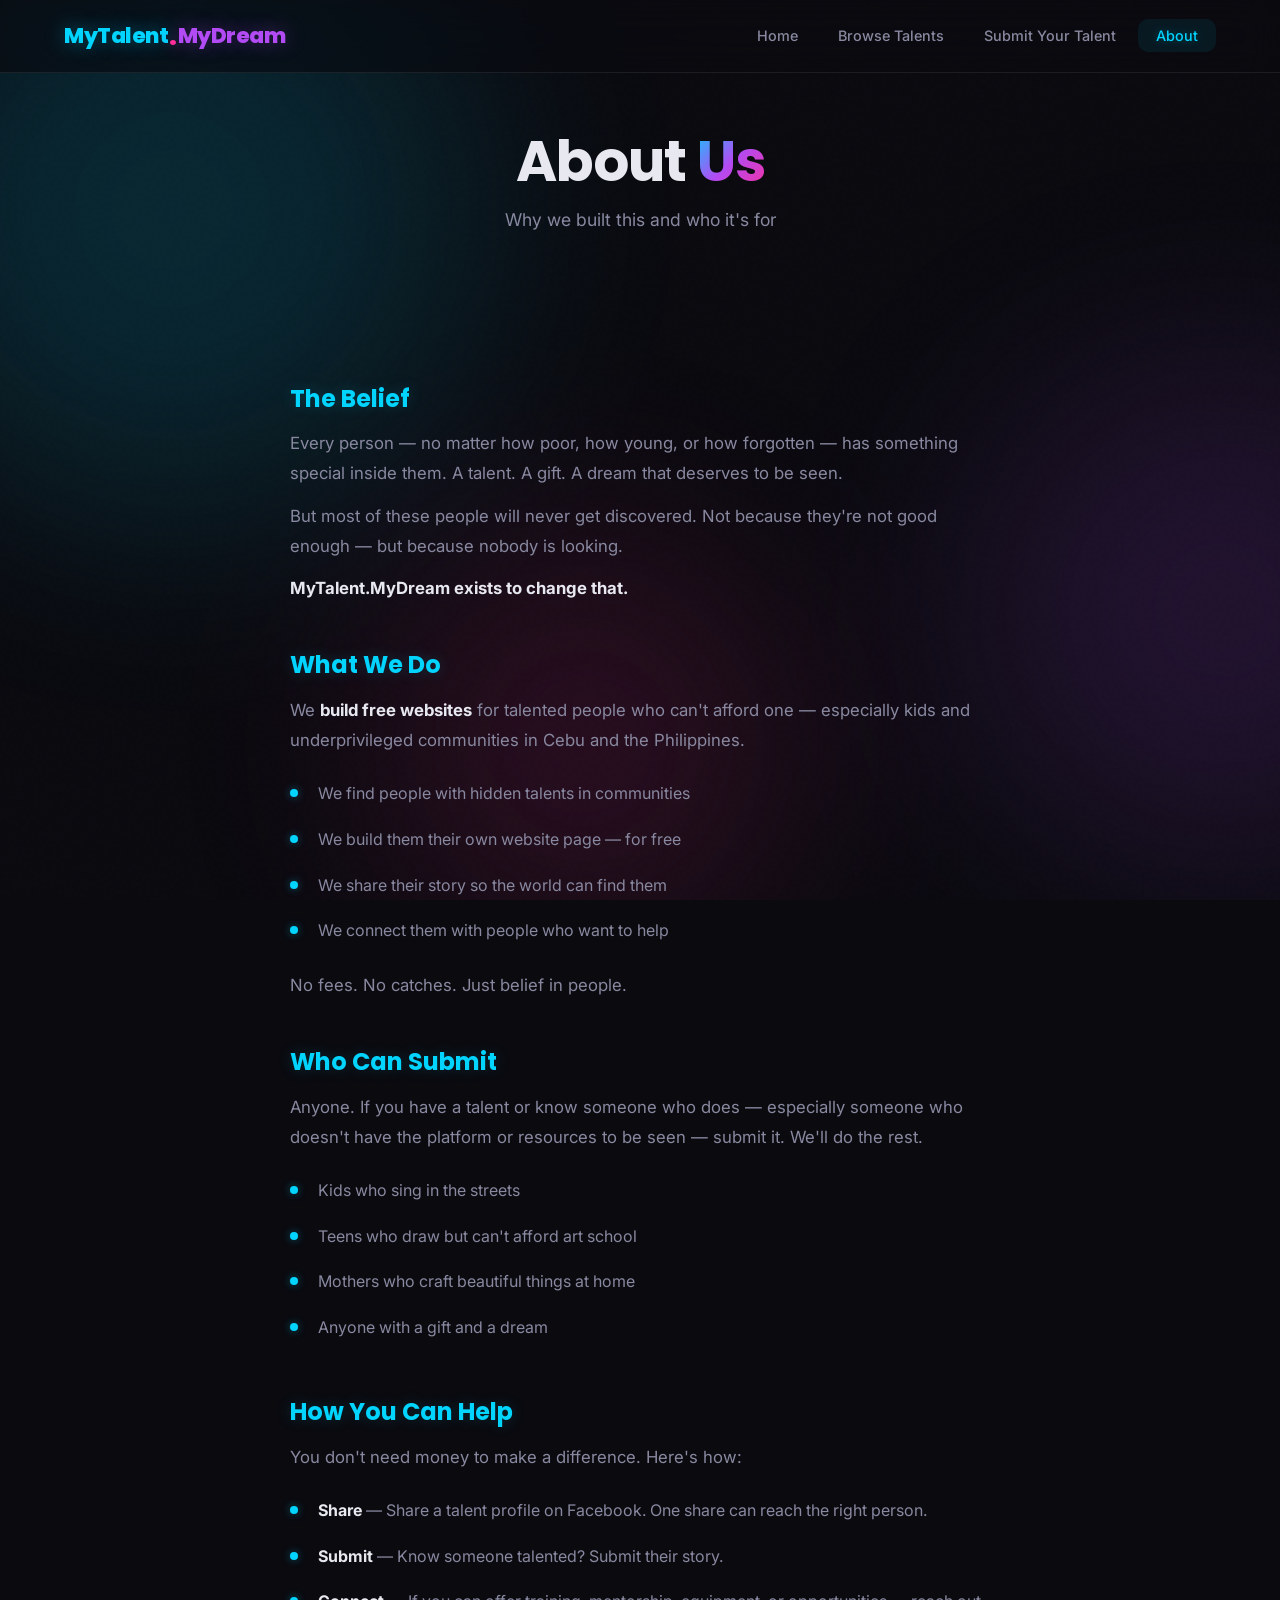
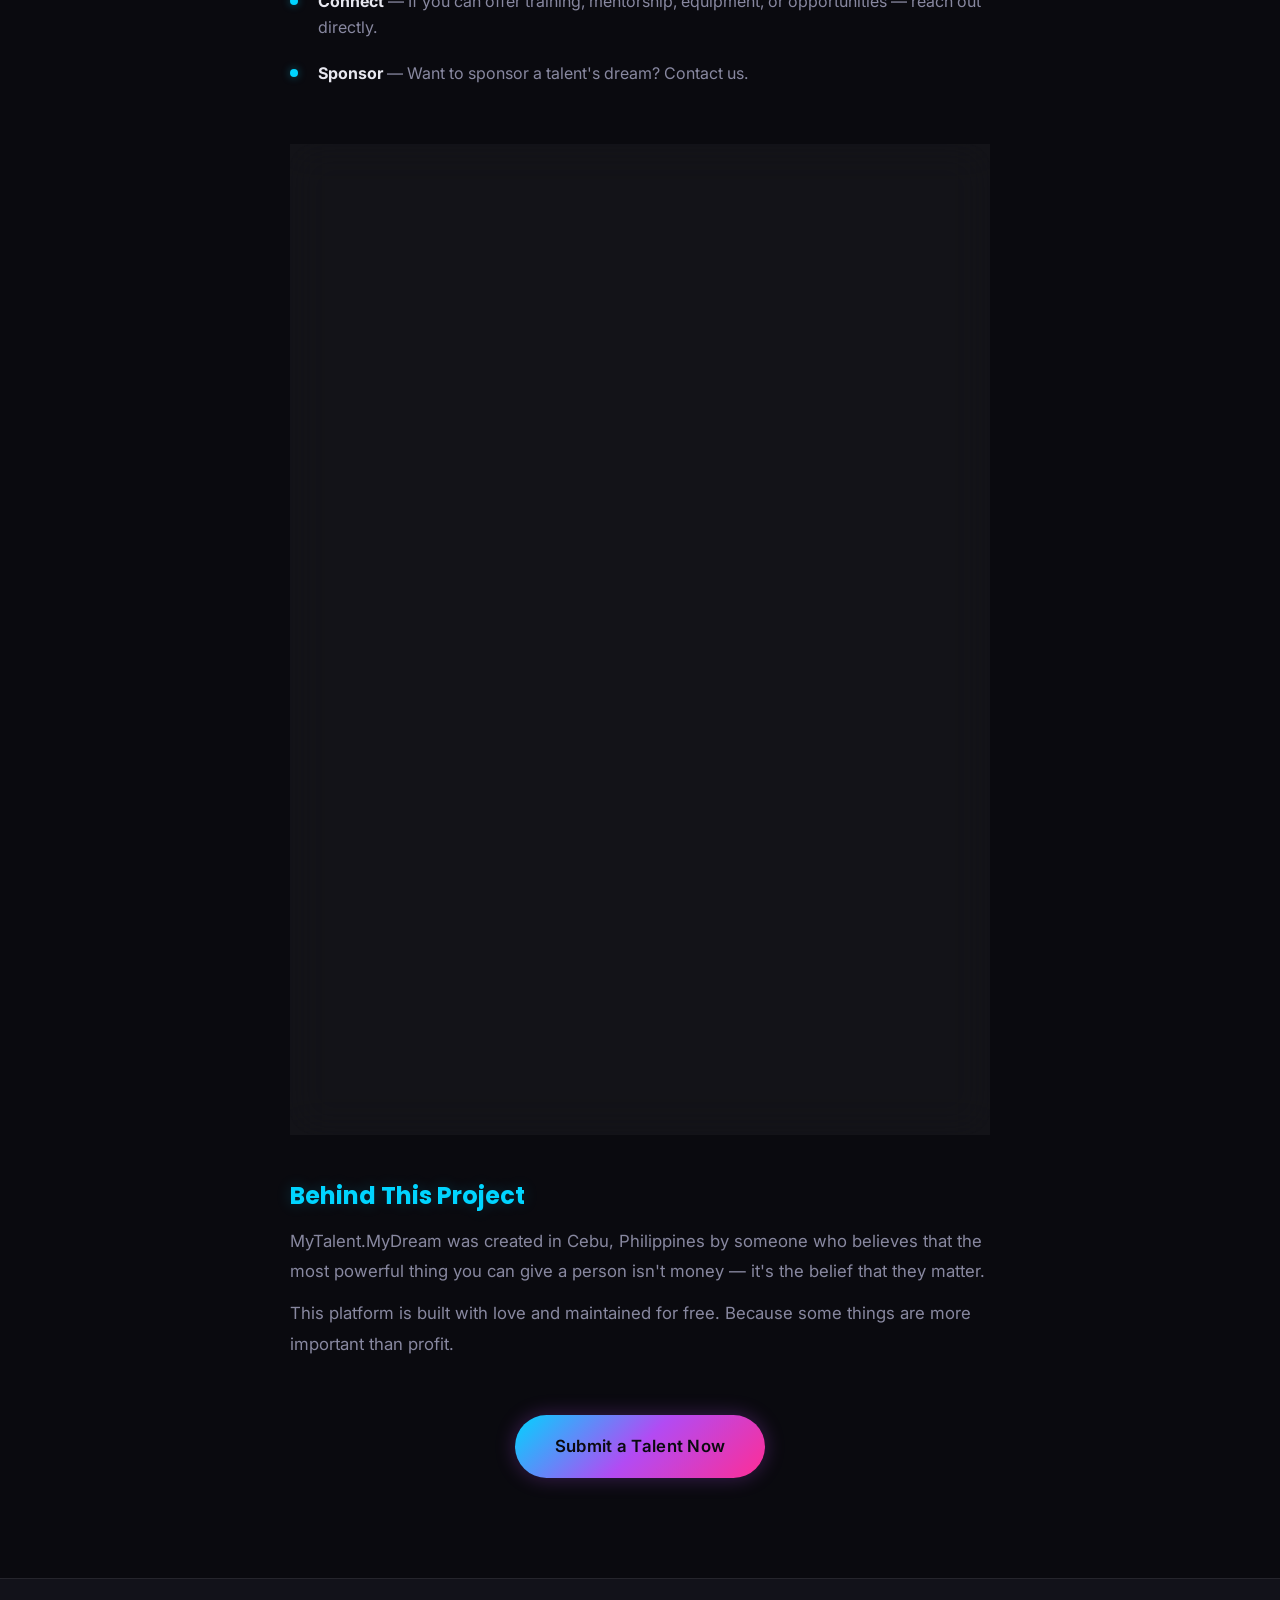
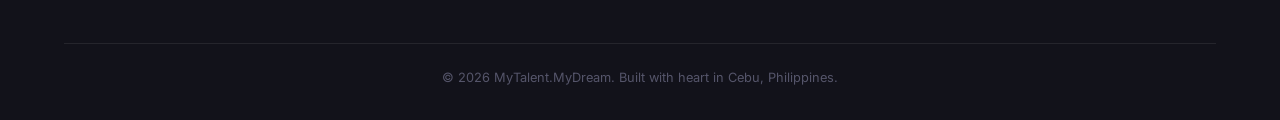
==== commit 14f7899c: "Add sponsor appeal section to About page - Emotional appeal to sponsors and donors - Explains why su" ====
--- a/about.html
+++ b/about.html
@@ -85,6 +85,26 @@
                     </ul>
                 </div>
 
+                <div class="about-block sponsor-appeal">
+                    <h2>To Our Sponsors & Donors</h2>
+                    <p>Somewhere right now, a child is singing in the streets with a voice that could fill stadiums — but no one is listening. A teenager is drawing masterpieces on the back of old notebooks — but no one will ever see them. A mother is creating beautiful things with her hands — but she can't afford to show the world.</p>
+                    <p>These people are not asking for handouts. They are asking for a <strong>chance</strong>.</p>
+                    <p>When you sponsor a talent on MyTalent.MyDream, you're not just giving money. You're telling someone: <strong>"I see you. I believe in you. And I'm going to help the world see you too."</strong></p>
+                    <p>That belief — that single moment when someone finally feels seen — can change the entire direction of a life.</p>
+
+                    <div class="sponsor-quote">
+                        <p>"The greatest gift you can give someone is not money. It's the belief that they matter."</p>
+                    </div>
+
+                    <p>Every talent on this platform has a <strong>GoFundMe campaign</strong>. Your donation — whether it's $5 or $500 — goes directly to helping them reach their dream. Vocal lessons for a singer. Art supplies for a young artist. Dance training for a kid who learned from YouTube. Equipment for a builder. A chance for someone who never had one.</p>
+
+                    <p>You don't have to change the whole world. Just change <strong>one person's world</strong>. That's enough. That's everything.</p>
+
+                    <div class="sponsor-cta">
+                        <a href="browse.html" class="btn btn-gofundme btn-large">Browse Talents & Donate</a>
+                    </div>
+                </div>
+
                 <div class="about-block">
                     <h2>Behind This Project</h2>
                     <p>MyTalent.MyDream was created in Cebu, Philippines by someone who believes that the most powerful thing you can give a person isn't money — it's the belief that they matter.</p>
--- a/css/style.css
+++ b/css/style.css
@@ -609,6 +609,23 @@
     color: var(--text-dim);
 }
 
+.talent-card-donate {
+    position: absolute;
+    top: 14px;
+    right: 14px;
+    padding: 6px 14px;
+    border-radius: 50px;
+    font-size: 0.75rem;
+    font-weight: 700;
+    background: rgba(255, 45, 149, 0.85);
+    color: white;
+    backdrop-filter: blur(10px);
+    box-shadow: 0 0 15px rgba(255, 45, 149, 0.4);
+    z-index: 3;
+    letter-spacing: 0.5px;
+    animation: pulse 2s ease-in-out infinite;
+}
+
 .talent-card-body {
     padding: 22px;
 }
@@ -728,6 +745,96 @@
     color: var(--text-muted);
 }
 
+/* --- Support a Dream Section --- */
+.support-grid {
+    display: grid;
+    grid-template-columns: repeat(3, 1fr);
+    gap: 24px;
+    margin-bottom: 16px;
+}
+
+.support-card {
+    text-align: center;
+    padding: 40px 28px;
+    border-radius: var(--radius-lg);
+    background: var(--glass);
+    border: 1px solid var(--glass-border);
+    backdrop-filter: blur(20px);
+    transition: var(--transition);
+    position: relative;
+    overflow: hidden;
+}
+
+.support-card::before {
+    content: '';
+    position: absolute;
+    top: 0;
+    left: 0;
+    right: 0;
+    height: 2px;
+    background: linear-gradient(90deg, var(--neon-pink), var(--neon-purple));
+    opacity: 0;
+    transition: var(--transition);
+}
+
+.support-card:hover {
+    transform: translateY(-6px);
+    border-color: rgba(255, 45, 149, 0.2);
+    box-shadow: 0 20px 60px rgba(0, 0, 0, 0.3), var(--glow-pink);
+}
+
+.support-card:hover::before {
+    opacity: 1;
+}
+
+.support-card-icon {
+    width: 60px;
+    height: 60px;
+    margin: 0 auto 20px;
+    border-radius: 50%;
+    display: flex;
+    align-items: center;
+    justify-content: center;
+    background: rgba(255, 45, 149, 0.1);
+    border: 1px solid rgba(255, 45, 149, 0.15);
+    color: var(--neon-pink);
+}
+
+.support-card-icon.icon-share {
+    background: rgba(178, 75, 243, 0.1);
+    border-color: rgba(178, 75, 243, 0.15);
+    color: var(--neon-purple);
+}
+
+.support-card-icon.icon-connect {
+    background: rgba(0, 212, 255, 0.1);
+    border-color: rgba(0, 212, 255, 0.15);
+    color: var(--neon-blue);
+}
+
+.support-card-icon svg {
+    width: 26px;
+    height: 26px;
+}
+
+.support-card h3 {
+    font-size: 1.2rem;
+    margin-bottom: 10px;
+    color: var(--text);
+}
+
+.support-card p {
+    color: var(--text-dim);
+    font-size: 0.9rem;
+    line-height: 1.7;
+}
+
+@media (max-width: 768px) {
+    .support-grid {
+        grid-template-columns: 1fr;
+    }
+}
+
 /* --- CTA Section --- */
 .cta-section {
     position: relative;
@@ -1020,6 +1127,102 @@
     text-shadow: 0 0 10px rgba(255, 215, 0, 0.3);
 }
 
+/* --- GoFundMe Section --- */
+.profile-gofundme {
+    text-align: center;
+    padding: 36px;
+    margin-bottom: 36px;
+    border-radius: var(--radius-lg);
+    background: linear-gradient(135deg, rgba(0, 212, 255, 0.06), rgba(178, 75, 243, 0.06), rgba(255, 45, 149, 0.06));
+    border: 1px solid rgba(255, 45, 149, 0.15);
+    position: relative;
+    overflow: hidden;
+}
+
+.profile-gofundme::before {
+    content: '';
+    position: absolute;
+    top: 0;
+    left: 0;
+    right: 0;
+    height: 3px;
+    background: linear-gradient(90deg, var(--neon-blue), var(--neon-purple), var(--neon-pink));
+}
+
+.gofundme-icon {
+    color: var(--neon-pink);
+    margin-bottom: 16px;
+    filter: drop-shadow(0 0 12px rgba(255, 45, 149, 0.4));
+    animation: heartbeat 2s ease-in-out infinite;
+}
+
+@keyframes heartbeat {
+    0%, 100% { transform: scale(1); }
+    15% { transform: scale(1.15); }
+    30% { transform: scale(1); }
+    45% { transform: scale(1.1); }
+    60% { transform: scale(1); }
+}
+
+.profile-gofundme h3 {
+    font-size: 1.3rem;
+    margin-bottom: 10px;
+    color: var(--text);
+}
+
+.profile-gofundme p {
+    color: var(--text-dim);
+    font-size: 0.95rem;
+    margin-bottom: 24px;
+    max-width: 400px;
+    margin-left: auto;
+    margin-right: auto;
+}
+
+.btn-gofundme {
+    background: linear-gradient(135deg, #FF2D95, #FF6B6B);
+    color: white;
+    padding: 16px 36px;
+    font-size: 1.05rem;
+    font-weight: 700;
+    border-radius: 50px;
+    border: none;
+    cursor: pointer;
+    transition: var(--transition);
+    display: inline-flex;
+    align-items: center;
+    gap: 10px;
+    box-shadow: 0 0 25px rgba(255, 45, 149, 0.3);
+    text-decoration: none;
+}
+
+.btn-gofundme:hover {
+    transform: translateY(-3px) scale(1.03);
+    box-shadow: 0 0 40px rgba(255, 45, 149, 0.5), 0 10px 30px rgba(0, 0, 0, 0.3);
+}
+
+.btn-gofundme-sm {
+    background: linear-gradient(135deg, #FF2D95, #FF6B6B);
+    color: white;
+    padding: 12px 28px;
+    font-size: 0.9rem;
+    font-weight: 600;
+    border-radius: 50px;
+    border: none;
+    cursor: pointer;
+    transition: var(--transition);
+    display: inline-flex;
+    align-items: center;
+    gap: 6px;
+    box-shadow: 0 0 15px rgba(255, 45, 149, 0.25);
+    text-decoration: none;
+}
+
+.btn-gofundme-sm:hover {
+    transform: translateY(-2px);
+    box-shadow: 0 0 30px rgba(255, 45, 149, 0.4);
+}
+
 .profile-video {
     margin-bottom: 36px;
 }
@@ -1148,6 +1351,44 @@
 .form-hint {
     font-size: 0.75rem;
     color: var(--text-muted);
+}
+
+/* --- Video Send Options --- */
+.video-send-options label {
+    margin-bottom: 8px;
+}
+
+.send-options {
+    display: flex;
+    gap: 12px;
+    flex-wrap: wrap;
+    margin: 8px 0;
+}
+
+.send-option {
+    display: flex;
+    align-items: center;
+    gap: 10px;
+    padding: 14px 22px;
+    border-radius: 12px;
+    background: var(--dark-3);
+    border: 1px solid var(--glass-border);
+    transition: var(--transition);
+    flex: 1;
+    min-width: 200px;
+    font-size: 0.9rem;
+    font-weight: 500;
+    color: var(--text);
+}
+
+.send-option:hover {
+    border-color: var(--neon-blue);
+    box-shadow: var(--glow-blue);
+    transform: translateY(-2px);
+}
+
+.send-icon {
+    font-size: 1.4rem;
 }
 
 .form-agreement {
@@ -1249,6 +1490,61 @@
     border-radius: 50%;
     background: var(--neon-blue);
     box-shadow: 0 0 8px rgba(0, 212, 255, 0.4);
+}
+
+/* --- Sponsor Appeal --- */
+.sponsor-appeal {
+    padding: 44px;
+    border-radius: var(--radius-lg);
+    background: var(--glass);
+    border: 1px solid var(--glass-border);
+    backdrop-filter: blur(20px);
+    position: relative;
+    overflow: hidden;
+}
+
+.sponsor-appeal::before {
+    content: '';
+    position: absolute;
+    top: 0;
+    left: 0;
+    right: 0;
+    height: 3px;
+    background: linear-gradient(90deg, var(--neon-pink), var(--neon-purple), var(--neon-blue));
+}
+
+.sponsor-appeal h2 {
+    color: var(--neon-pink) !important;
+    text-shadow: 0 0 20px rgba(255, 45, 149, 0.3);
+}
+
+.sponsor-quote {
+    margin: 28px 0;
+    padding: 28px 32px;
+    border-radius: var(--radius);
+    background: linear-gradient(135deg, rgba(255, 45, 149, 0.06), rgba(178, 75, 243, 0.06));
+    border-left: 3px solid var(--neon-pink);
+    position: relative;
+}
+
+.sponsor-quote p {
+    font-size: 1.2rem !important;
+    font-style: italic;
+    color: var(--text) !important;
+    font-weight: 500;
+    line-height: 1.6 !important;
+    margin-bottom: 0 !important;
+}
+
+.sponsor-cta {
+    text-align: center;
+    margin-top: 32px;
+}
+
+@media (max-width: 768px) {
+    .sponsor-appeal {
+        padding: 28px;
+    }
 }
 
 .about-cta {
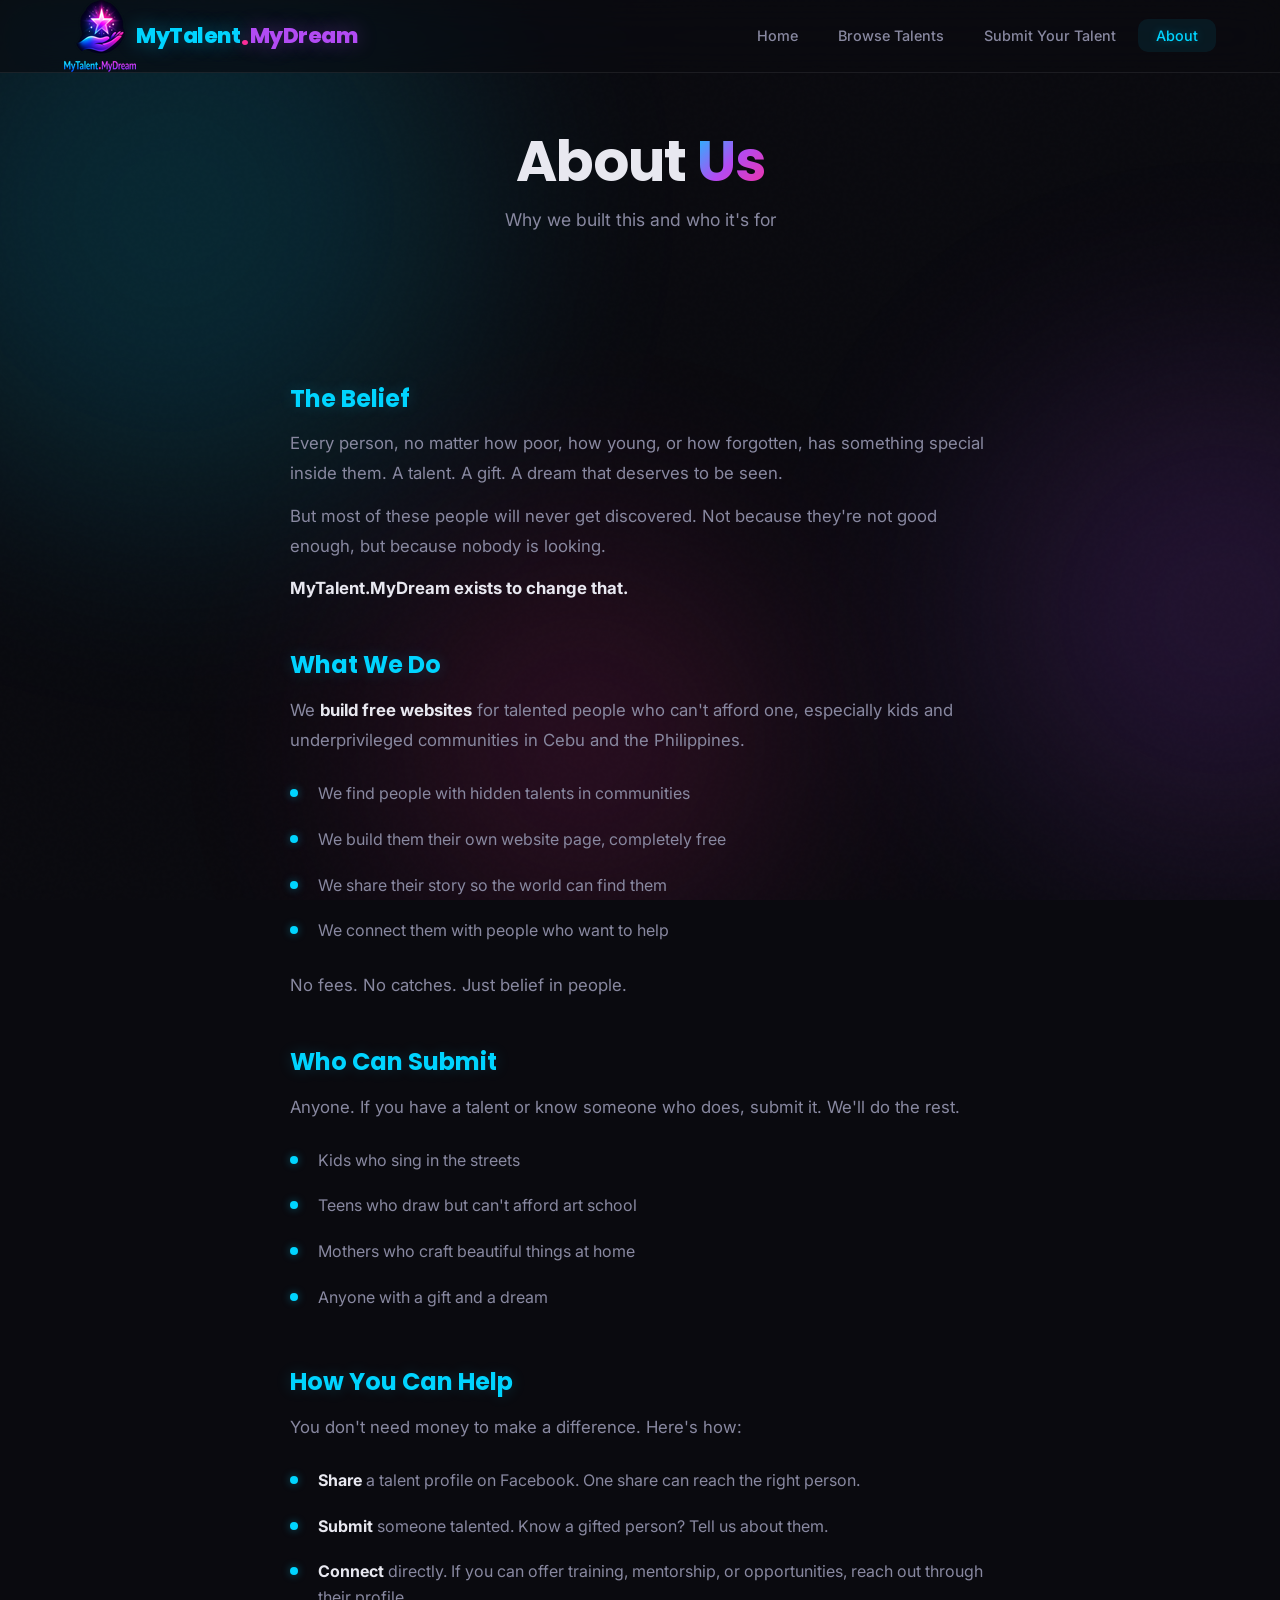
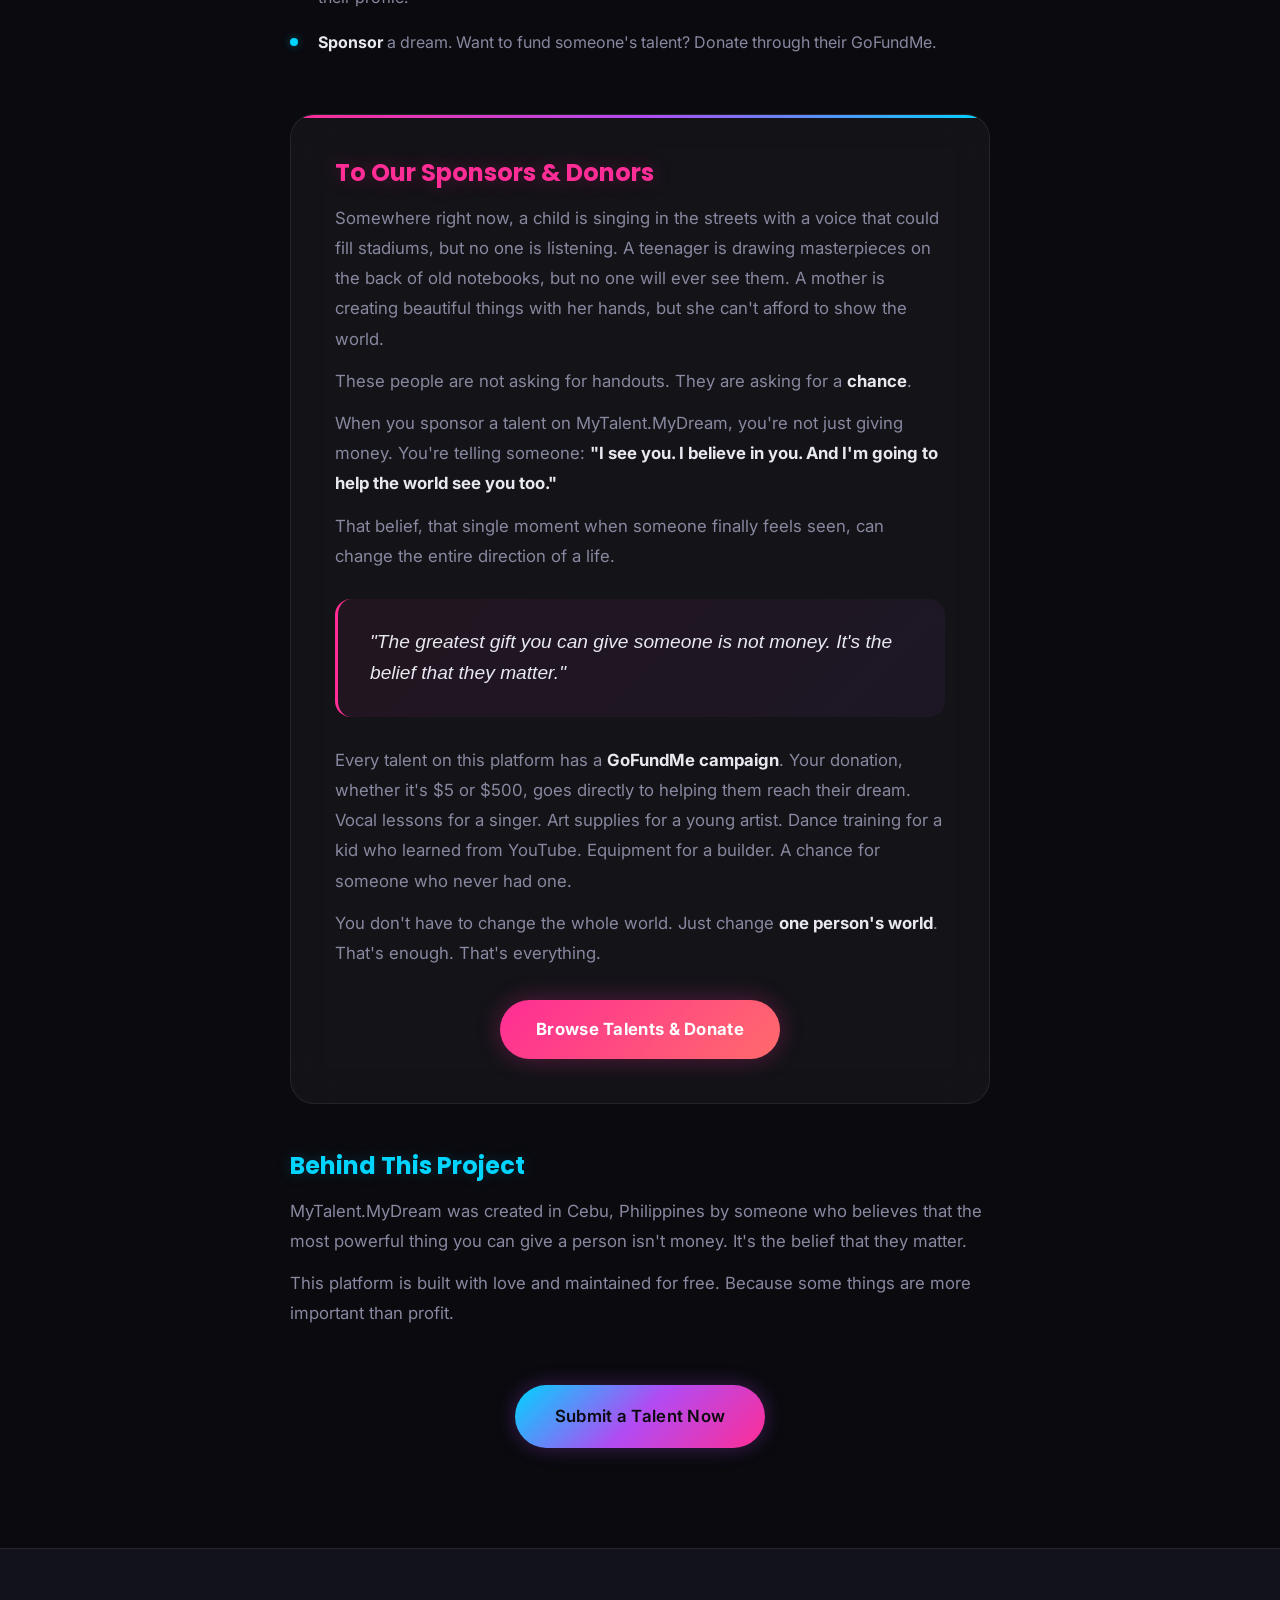
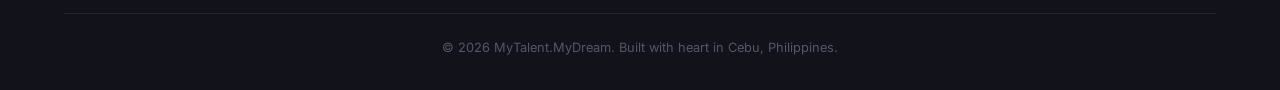
==== commit 736edd42: "Fix logo: remove black background, auto-crop, add small navbar icon Co-Authored-By: Claude Opus 4.6 " ====
--- a/about.html
+++ b/about.html
@@ -5,6 +5,14 @@
     <meta name="viewport" content="width=device-width, initial-scale=1.0">
     <title>About — MyTalent.MyDream</title>
     <meta name="description" content="MyTalent.MyDream is a free platform helping underprivileged people showcase their talents and achieve their dreams. Based in Cebu, Philippines.">
+    <meta name="keywords" content="about MyTalent MyDream, talent platform, support underprivileged, Cebu Philippines, donate to talent, GoFundMe">
+    <meta name="robots" content="index, follow">
+    <link rel="canonical" href="https://mytalentmydream.github.io/about.html">
+    <meta property="og:type" content="website">
+    <meta property="og:url" content="https://mytalentmydream.github.io/about.html">
+    <meta property="og:title" content="About - MyTalent.MyDream">
+    <meta property="og:description" content="We build free websites for talented people who can't afford one. Learn about our mission to discover hidden talents in Cebu and the Philippines.">
+    <meta property="og:image" content="https://mytalentmydream.github.io/images/og-image.png">
     <meta name="theme-color" content="#0A0A0F">
     <link rel="stylesheet" href="css/style.css">
     <link rel="icon" href="images/favicon.svg" type="image/svg+xml">
@@ -18,7 +26,7 @@
     <nav class="navbar" id="navbar">
         <div class="container nav-container">
             <a href="index.html" class="logo">
-                <span class="logo-talent">MyTalent</span><span class="logo-dot">.</span><span class="logo-dream">MyDream</span>
+                <img src="images/logo-icon.png" alt="MyTalent.MyDream" class="logo-icon"><span class="logo-talent">MyTalent</span><span class="logo-dot">.</span><span class="logo-dream">MyDream</span>
             </a>
             <button class="mobile-toggle" id="mobileToggle" aria-label="Toggle menu">
                 <span></span><span></span><span></span>
@@ -46,17 +54,17 @@
             <div class="about-content">
                 <div class="about-block">
                     <h2>The Belief</h2>
-                    <p>Every person — no matter how poor, how young, or how forgotten — has something special inside them. A talent. A gift. A dream that deserves to be seen.</p>
-                    <p>But most of these people will never get discovered. Not because they're not good enough — but because nobody is looking.</p>
+                    <p>Every person, no matter how poor, how young, or how forgotten, has something special inside them. A talent. A gift. A dream that deserves to be seen.</p>
+                    <p>But most of these people will never get discovered. Not because they're not good enough, but because nobody is looking.</p>
                     <p><strong>MyTalent.MyDream exists to change that.</strong></p>
                 </div>
 
                 <div class="about-block">
                     <h2>What We Do</h2>
-                    <p>We <strong>build free websites</strong> for talented people who can't afford one — especially kids and underprivileged communities in Cebu and the Philippines.</p>
+                    <p>We <strong>build free websites</strong> for talented people who can't afford one, especially kids and underprivileged communities in Cebu and the Philippines.</p>
                     <ul class="about-list">
                         <li>We find people with hidden talents in communities</li>
-                        <li>We build them their own website page — for free</li>
+                        <li>We build them their own website page, completely free</li>
                         <li>We share their story so the world can find them</li>
                         <li>We connect them with people who want to help</li>
                     </ul>
@@ -65,7 +73,7 @@
 
                 <div class="about-block">
                     <h2>Who Can Submit</h2>
-                    <p>Anyone. If you have a talent or know someone who does — especially someone who doesn't have the platform or resources to be seen — submit it. We'll do the rest.</p>
+                    <p>Anyone. If you have a talent or know someone who does, submit it. We'll do the rest.</p>
                     <ul class="about-list">
                         <li>Kids who sing in the streets</li>
                         <li>Teens who draw but can't afford art school</li>
@@ -78,25 +86,25 @@
                     <h2>How You Can Help</h2>
                     <p>You don't need money to make a difference. Here's how:</p>
                     <ul class="about-list">
-                        <li><strong>Share</strong> — Share a talent profile on Facebook. One share can reach the right person.</li>
-                        <li><strong>Submit</strong> — Know someone talented? Submit their story.</li>
-                        <li><strong>Connect</strong> — If you can offer training, mentorship, equipment, or opportunities — reach out directly.</li>
-                        <li><strong>Sponsor</strong> — Want to sponsor a talent's dream? Contact us.</li>
+                        <li><strong>Share</strong> a talent profile on Facebook. One share can reach the right person.</li>
+                        <li><strong>Submit</strong> someone talented. Know a gifted person? Tell us about them.</li>
+                        <li><strong>Connect</strong> directly. If you can offer training, mentorship, or opportunities, reach out through their profile.</li>
+                        <li><strong>Sponsor</strong> a dream. Want to fund someone's talent? Donate through their GoFundMe.</li>
                     </ul>
                 </div>
 
                 <div class="about-block sponsor-appeal">
                     <h2>To Our Sponsors & Donors</h2>
-                    <p>Somewhere right now, a child is singing in the streets with a voice that could fill stadiums — but no one is listening. A teenager is drawing masterpieces on the back of old notebooks — but no one will ever see them. A mother is creating beautiful things with her hands — but she can't afford to show the world.</p>
+                    <p>Somewhere right now, a child is singing in the streets with a voice that could fill stadiums, but no one is listening. A teenager is drawing masterpieces on the back of old notebooks, but no one will ever see them. A mother is creating beautiful things with her hands, but she can't afford to show the world.</p>
                     <p>These people are not asking for handouts. They are asking for a <strong>chance</strong>.</p>
                     <p>When you sponsor a talent on MyTalent.MyDream, you're not just giving money. You're telling someone: <strong>"I see you. I believe in you. And I'm going to help the world see you too."</strong></p>
-                    <p>That belief — that single moment when someone finally feels seen — can change the entire direction of a life.</p>
+                    <p>That belief, that single moment when someone finally feels seen, can change the entire direction of a life.</p>
 
                     <div class="sponsor-quote">
                         <p>"The greatest gift you can give someone is not money. It's the belief that they matter."</p>
                     </div>
 
-                    <p>Every talent on this platform has a <strong>GoFundMe campaign</strong>. Your donation — whether it's $5 or $500 — goes directly to helping them reach their dream. Vocal lessons for a singer. Art supplies for a young artist. Dance training for a kid who learned from YouTube. Equipment for a builder. A chance for someone who never had one.</p>
+                    <p>Every talent on this platform has a <strong>GoFundMe campaign</strong>. Your donation, whether it's $5 or $500, goes directly to helping them reach their dream. Vocal lessons for a singer. Art supplies for a young artist. Dance training for a kid who learned from YouTube. Equipment for a builder. A chance for someone who never had one.</p>
 
                     <p>You don't have to change the whole world. Just change <strong>one person's world</strong>. That's enough. That's everything.</p>
 
@@ -107,7 +115,7 @@
 
                 <div class="about-block">
                     <h2>Behind This Project</h2>
-                    <p>MyTalent.MyDream was created in Cebu, Philippines by someone who believes that the most powerful thing you can give a person isn't money — it's the belief that they matter.</p>
+                    <p>MyTalent.MyDream was created in Cebu, Philippines by someone who believes that the most powerful thing you can give a person isn't money. It's the belief that they matter.</p>
                     <p>This platform is built with love and maintained for free. Because some things are more important than profit.</p>
                 </div>
 
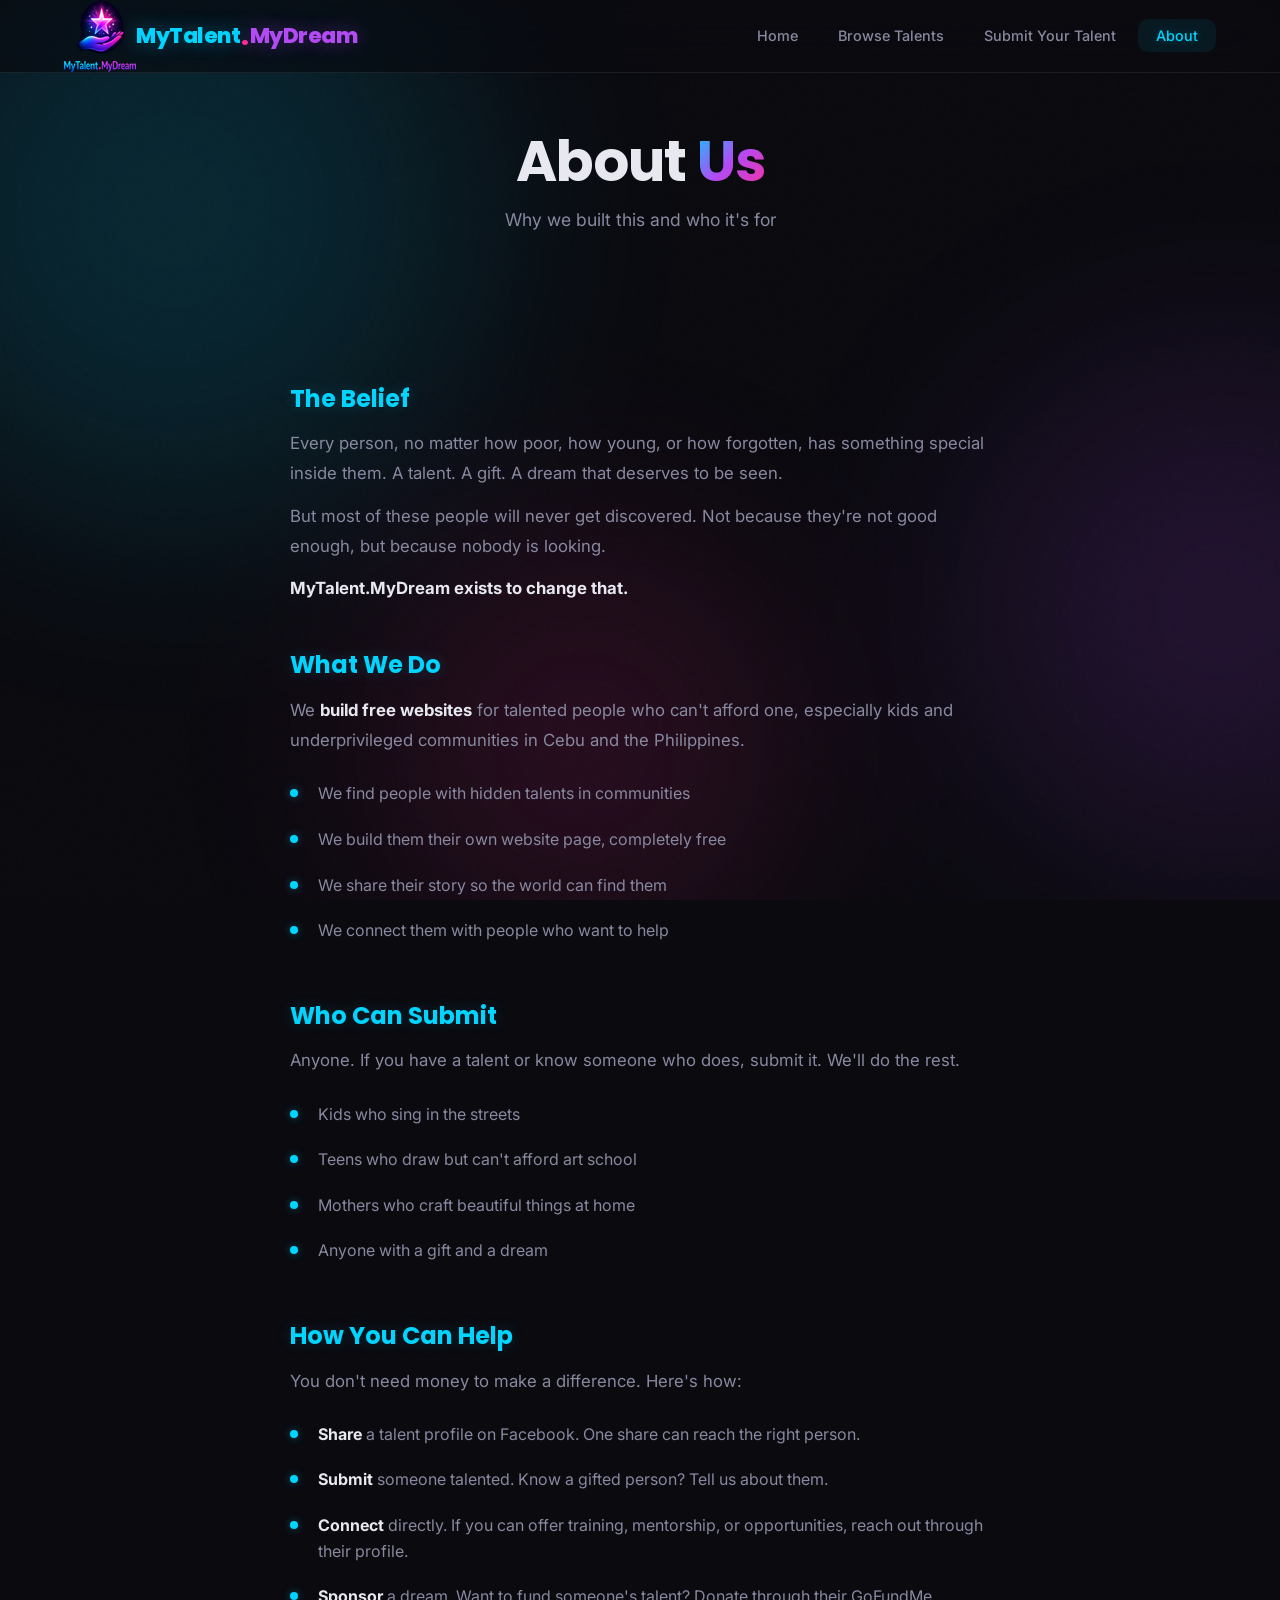
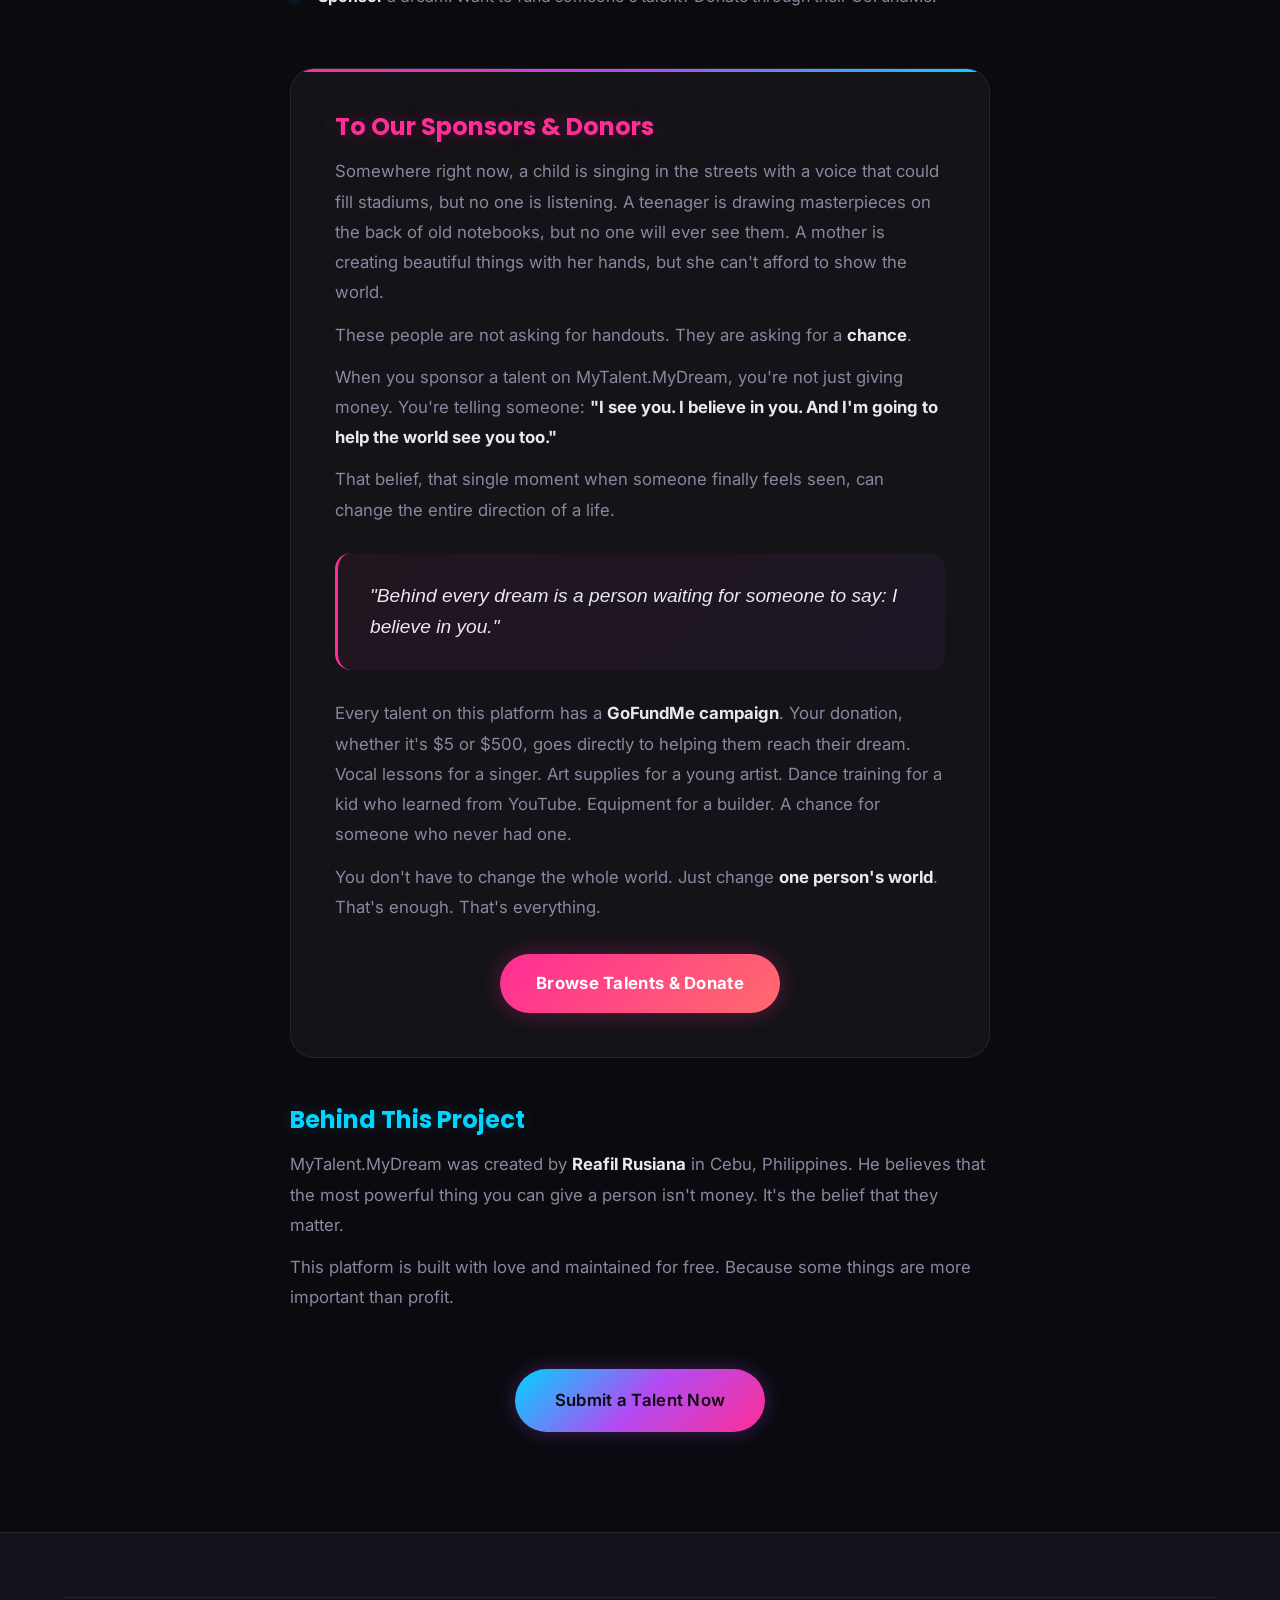
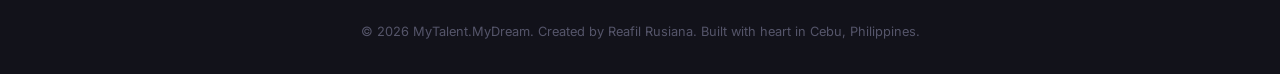
==== commit 3f814ee1: "Update sponsor quote Co-Authored-By: Claude Opus 4.6 (1M context) <noreply@anthropic.com>" ====
--- a/about.html
+++ b/about.html
@@ -68,7 +68,6 @@
                         <li>We share their story so the world can find them</li>
                         <li>We connect them with people who want to help</li>
                     </ul>
-                    <p>No fees. No catches. Just belief in people.</p>
                 </div>
 
                 <div class="about-block">
@@ -101,7 +100,7 @@
                     <p>That belief, that single moment when someone finally feels seen, can change the entire direction of a life.</p>
 
                     <div class="sponsor-quote">
-                        <p>"The greatest gift you can give someone is not money. It's the belief that they matter."</p>
+                        <p>"Behind every dream is a person waiting for someone to say: I believe in you."</p>
                     </div>
 
                     <p>Every talent on this platform has a <strong>GoFundMe campaign</strong>. Your donation, whether it's $5 or $500, goes directly to helping them reach their dream. Vocal lessons for a singer. Art supplies for a young artist. Dance training for a kid who learned from YouTube. Equipment for a builder. A chance for someone who never had one.</p>
@@ -115,7 +114,7 @@
 
                 <div class="about-block">
                     <h2>Behind This Project</h2>
-                    <p>MyTalent.MyDream was created in Cebu, Philippines by someone who believes that the most powerful thing you can give a person isn't money. It's the belief that they matter.</p>
+                    <p>MyTalent.MyDream was created by <strong>Reafil Rusiana</strong> in Cebu, Philippines. He believes that the most powerful thing you can give a person isn't money. It's the belief that they matter.</p>
                     <p>This platform is built with love and maintained for free. Because some things are more important than profit.</p>
                 </div>
 
@@ -130,7 +129,7 @@
     <footer class="footer">
         <div class="container">
             <div class="footer-bottom">
-                <p>&copy; 2026 MyTalent.MyDream. Built with heart in Cebu, Philippines.</p>
+                <p>&copy; 2026 MyTalent.MyDream. Created by Reafil Rusiana. Built with heart in Cebu, Philippines.</p>
             </div>
         </div>
     </footer>
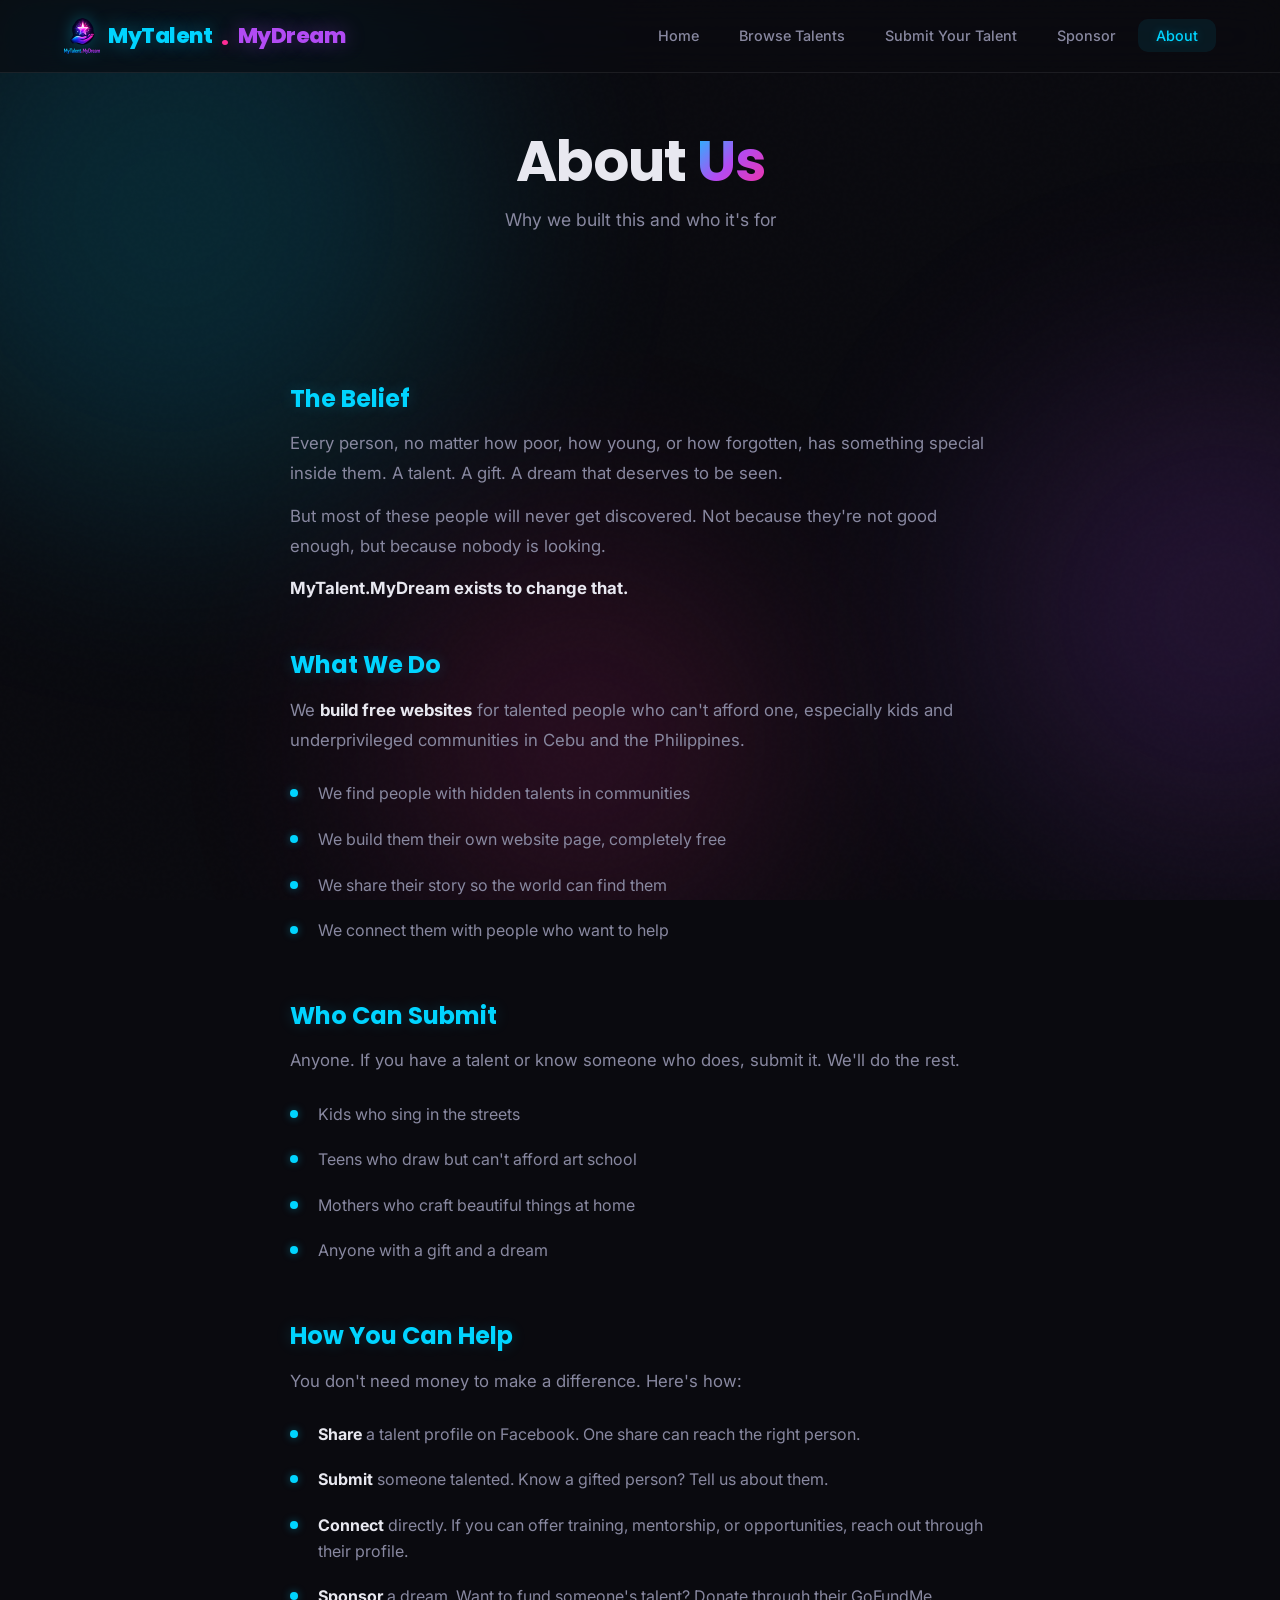
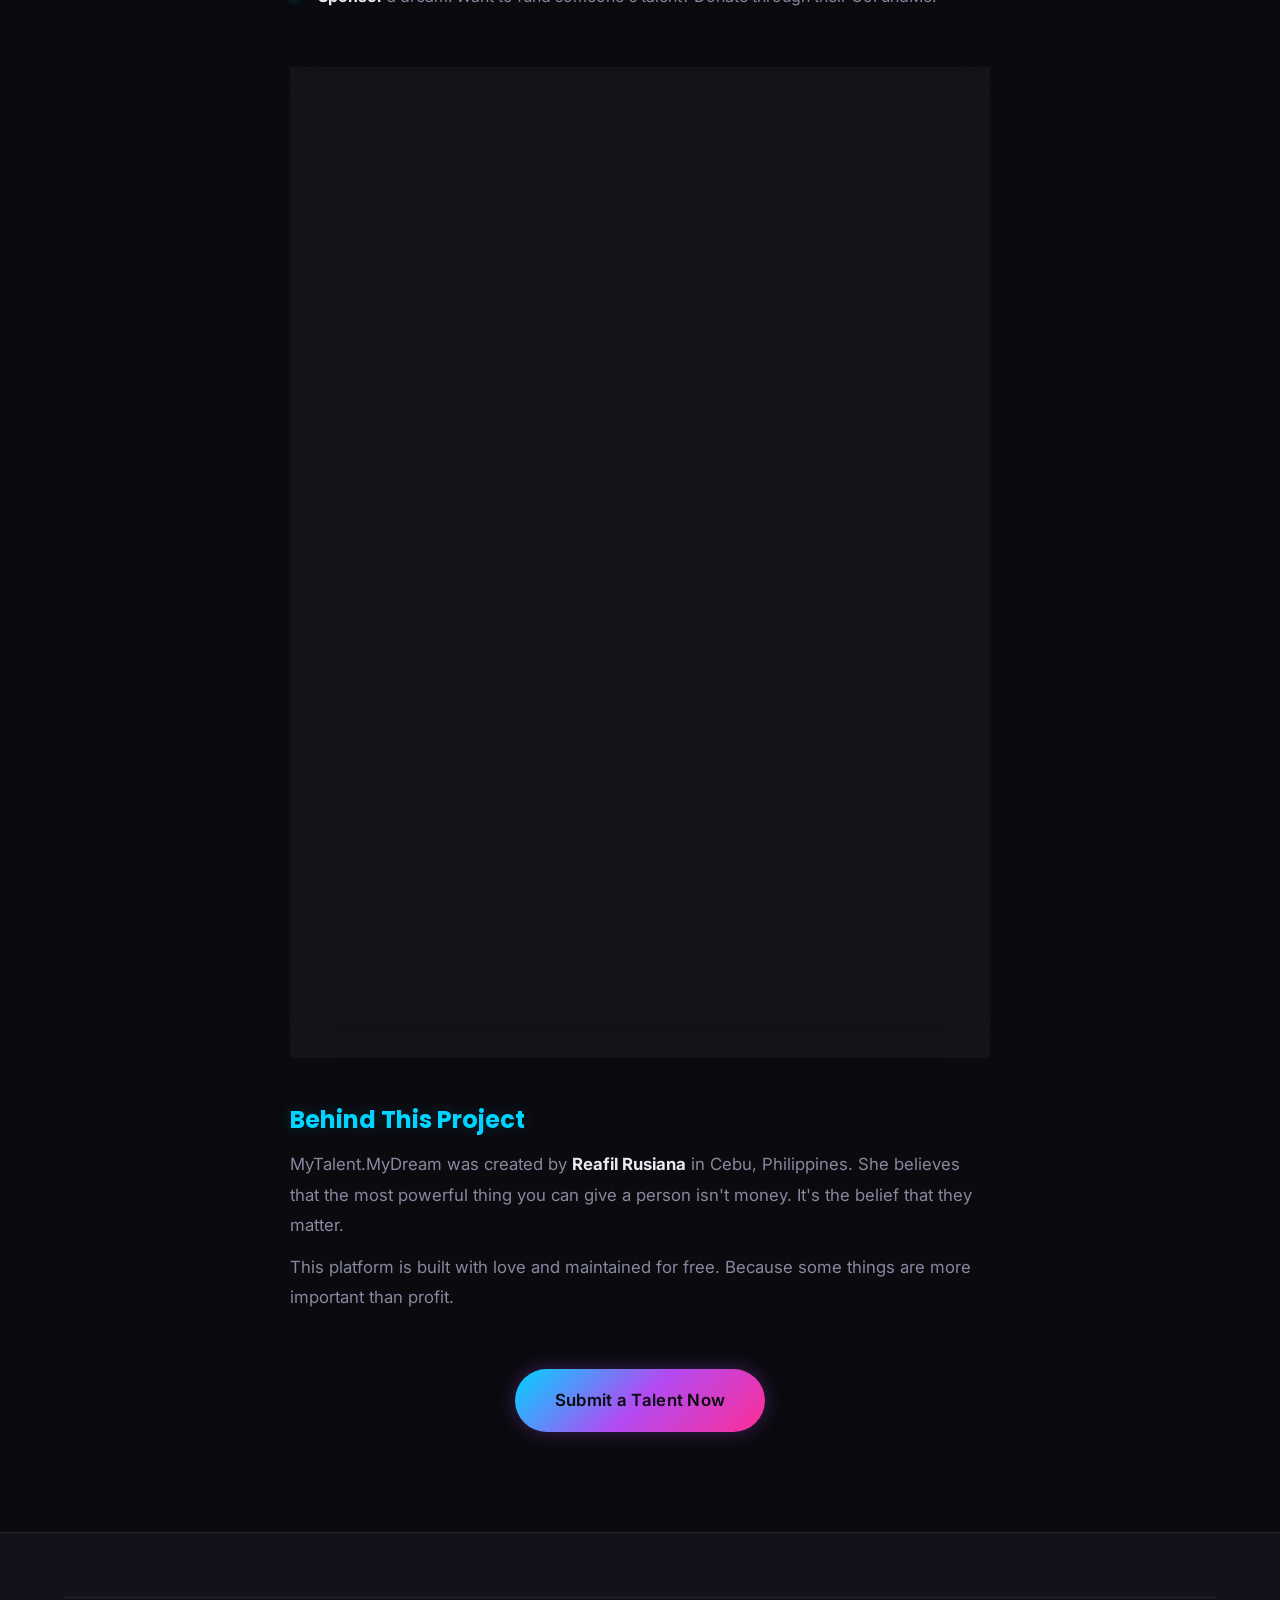
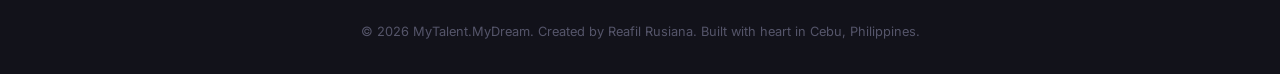
==== commit 1d54a40d: "Add Sponsor page — 3 ways to help: donate, teach, provide - Donate money via GoFundMe - Share your s" ====
--- a/about.html
+++ b/about.html
@@ -35,6 +35,7 @@
                 <li><a href="index.html">Home</a></li>
                 <li><a href="browse.html">Browse Talents</a></li>
                 <li><a href="submit.html">Submit Your Talent</a></li>
+                <li><a href="sponsor.html">Sponsor</a></li>
                 <li><a href="about.html" class="active">About</a></li>
             </ul>
         </div>
@@ -114,7 +115,7 @@
 
                 <div class="about-block">
                     <h2>Behind This Project</h2>
-                    <p>MyTalent.MyDream was created by <strong>Reafil Rusiana</strong> in Cebu, Philippines. He believes that the most powerful thing you can give a person isn't money. It's the belief that they matter.</p>
+                    <p>MyTalent.MyDream was created by <strong>Reafil Rusiana</strong> in Cebu, Philippines. She believes that the most powerful thing you can give a person isn't money. It's the belief that they matter.</p>
                     <p>This platform is built with love and maintained for free. Because some things are more important than profit.</p>
                 </div>
 
--- a/css/style.css
+++ b/css/style.css
@@ -220,6 +220,14 @@
     display: flex;
     align-items: center;
     letter-spacing: -0.5px;
+    gap: 8px;
+}
+
+.logo-icon {
+    width: 36px;
+    height: 36px;
+    object-fit: contain;
+    filter: drop-shadow(0 0 8px rgba(0, 212, 255, 0.3));
 }
 
 .logo-talent {
@@ -299,6 +307,20 @@
     position: relative;
     text-align: center;
     padding: 80px 0;
+}
+
+.hero-logo {
+    width: 140px;
+    height: 140px;
+    object-fit: contain;
+    margin: 0 auto 24px;
+    filter: drop-shadow(0 0 30px rgba(0, 212, 255, 0.3)) drop-shadow(0 0 60px rgba(178, 75, 243, 0.2));
+    animation: logoFloat 4s ease-in-out infinite;
+}
+
+@keyframes logoFloat {
+    0%, 100% { transform: translateY(0); }
+    50% { transform: translateY(-10px); }
 }
 
 .hero-tag {
@@ -1492,6 +1514,72 @@
     box-shadow: 0 0 8px rgba(0, 212, 255, 0.4);
 }
 
+/* --- Sponsor Ways --- */
+.sponsor-way {
+    display: flex;
+    gap: 24px;
+    padding: 36px;
+    margin-bottom: 24px;
+    border-radius: var(--radius-lg);
+    background: var(--glass);
+    border: 1px solid var(--glass-border);
+    backdrop-filter: blur(20px);
+    transition: var(--transition);
+}
+
+.sponsor-way:hover {
+    border-color: rgba(0, 212, 255, 0.2);
+    box-shadow: 0 10px 40px rgba(0, 0, 0, 0.3);
+}
+
+.sponsor-way-icon {
+    font-size: 3rem;
+    flex-shrink: 0;
+    width: 70px;
+    height: 70px;
+    display: flex;
+    align-items: center;
+    justify-content: center;
+    border-radius: 20px;
+    background: var(--dark-3);
+    border: 1px solid var(--glass-border);
+}
+
+.sponsor-way-content h3 {
+    font-size: 1.3rem;
+    margin-bottom: 12px;
+    color: var(--neon-blue);
+    text-shadow: 0 0 10px rgba(0, 212, 255, 0.2);
+}
+
+.sponsor-way-content p {
+    color: var(--text-dim);
+    font-size: 1rem;
+    line-height: 1.7;
+    margin-bottom: 12px;
+}
+
+.sponsor-way-content p strong {
+    color: var(--text);
+}
+
+.sponsor-way-content .btn {
+    margin-top: 12px;
+}
+
+@media (max-width: 768px) {
+    .sponsor-way {
+        flex-direction: column;
+        padding: 24px;
+    }
+
+    .sponsor-way-icon {
+        width: 56px;
+        height: 56px;
+        font-size: 2.2rem;
+    }
+}
+
 /* --- Sponsor Appeal --- */
 .sponsor-appeal {
     padding: 44px;
